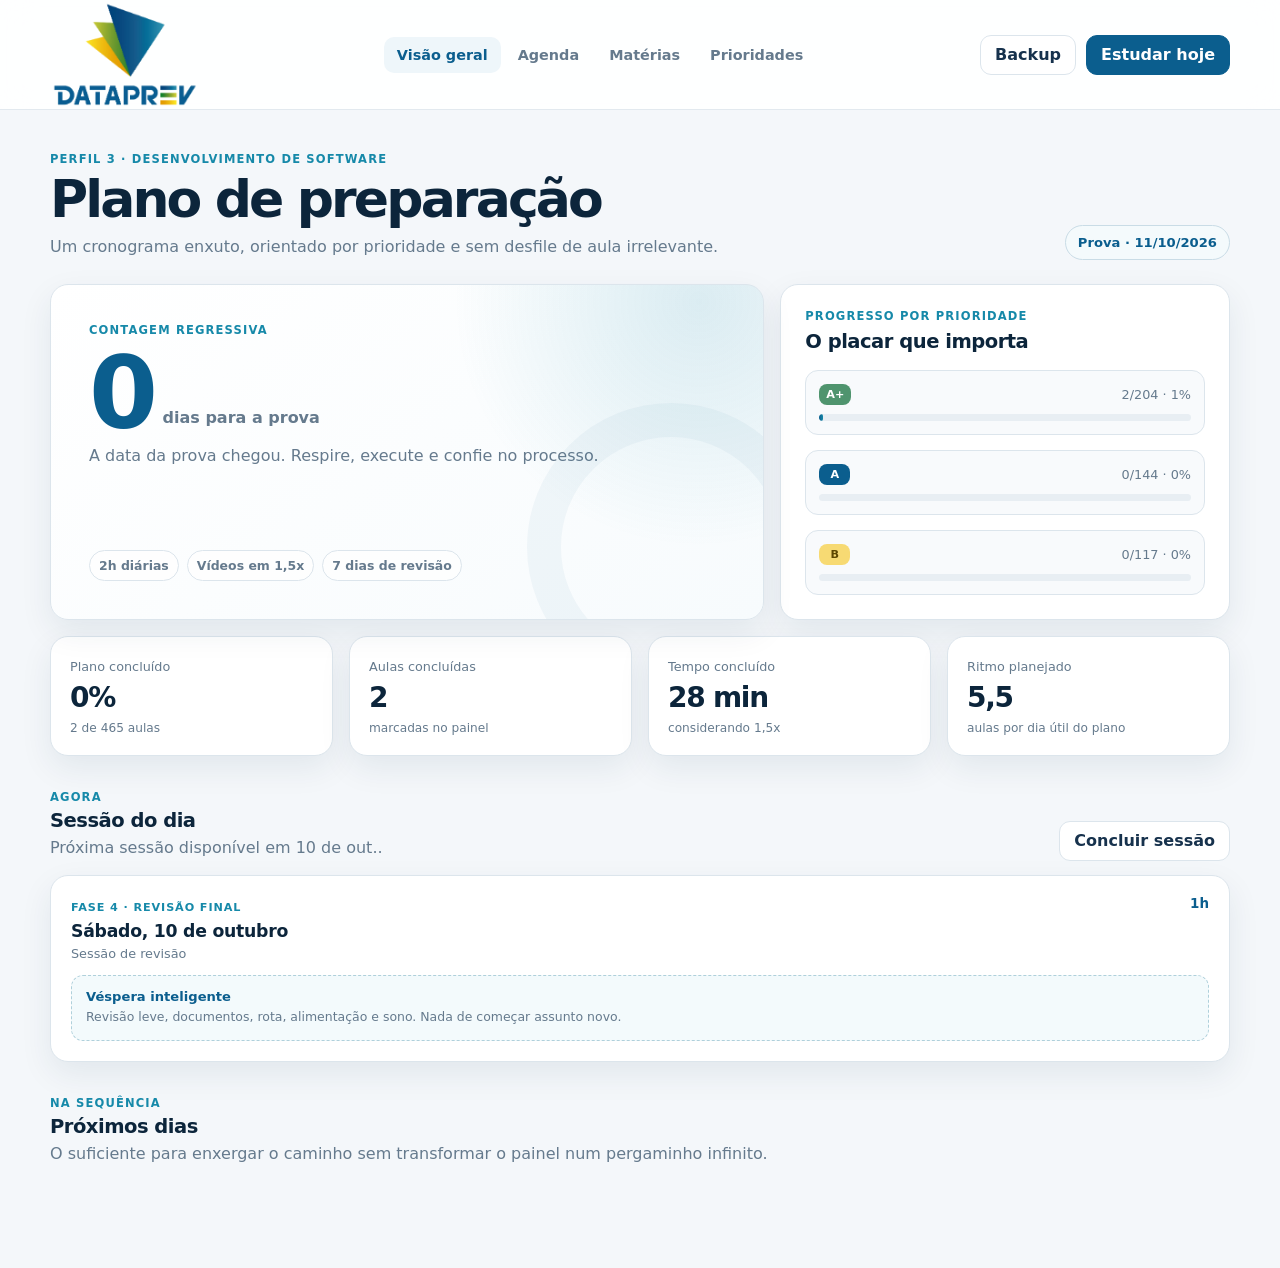
==== index.html @ ab111acc "Initial commit" ====
<!doctype html>
<html lang="pt-BR">
<head>
  <meta charset="utf-8">
  <meta name="viewport" content="width=device-width, initial-scale=1">
  <meta name="theme-color" content="#0b5e8e">
  <meta name="description" content="Agenda de estudos para o concurso DATAPREV 2026, perfil Desenvolvimento de Software.">
  <title>DATAPREV · Agenda de Estudos</title>
  <link rel="icon" type="image/png" href="assets/img/favicon.png">
  <link rel="stylesheet" href="assets/css/styles.css">
</head>
<body>
  <header class="site-header">
    <div class="header-inner">
      <button class="brand" type="button" data-view="dashboard" aria-label="Ir para visão geral">
        <img src="assets/img/dataprev-logo.png" alt="DATAPREV">
      </button>

      <nav class="main-nav" aria-label="Navegação principal">
        <button class="nav-link active" type="button" data-view="dashboard">Visão geral</button>
        <button class="nav-link" type="button" data-view="agenda">Agenda</button>
        <button class="nav-link" type="button" data-view="subjects">Matérias</button>
        <button class="nav-link" type="button" data-view="priorities">Prioridades</button>
      </nav>

      <div class="header-actions">
        <details class="backup-menu">
          <summary aria-label="Opções de backup">Backup</summary>
          <div class="backup-popover">
            <strong>Progresso</strong>
            <p>Salvo automaticamente neste navegador.</p>
            <button class="menu-action" id="exportBackup" type="button">Exportar arquivo</button>
            <label class="menu-action file-action">
              Importar arquivo
              <input id="importBackup" type="file" accept="application/json" hidden>
            </label>
          </div>
        </details>
        <button class="primary-button" id="focusToday" type="button">Estudar hoje</button>
      </div>
    </div>
  </header>

  <main class="page-shell">
    <section class="view active" id="view-dashboard">
      <div class="page-heading">
        <div>
          <span class="kicker">Perfil 3 · Desenvolvimento de Software</span>
          <h1>Plano de preparação</h1>
          <p>Um cronograma enxuto, orientado por prioridade e sem desfile de aula irrelevante.</p>
        </div>
        <span class="exam-chip">Prova · 11/10/2026</span>
      </div>

      <div class="hero-grid">
        <article class="hero-card card">
          <div>
            <span class="card-label">Contagem regressiva</span>
            <div class="countdown-line">
              <strong id="daysRemaining">--</strong>
              <span>dias para a prova</span>
            </div>
            <p id="countdownNote">Carregando o calendário…</p>
          </div>
          <div class="hero-meta">
            <span>2h diárias</span>
            <span>Vídeos em 1,5x</span>
            <span>7 dias de revisão</span>
          </div>
        </article>

        <article class="card progress-card">
          <div class="card-heading compact">
            <div>
              <span class="card-label">Progresso por prioridade</span>
              <h2>O placar que importa</h2>
            </div>
          </div>
          <div id="priorityProgress" class="priority-progress"></div>
        </article>
      </div>

      <div class="metric-grid">
        <article class="metric-card card">
          <span>Plano concluído</span>
          <strong id="overallPercent">0%</strong>
          <small id="overallFraction">0 de 0 aulas</small>
        </article>
        <article class="metric-card card">
          <span>Aulas concluídas</span>
          <strong id="completedCount">0</strong>
          <small>marcadas no painel</small>
        </article>
        <article class="metric-card card">
          <span>Tempo concluído</span>
          <strong id="completedHours">0h</strong>
          <small>considerando 1,5x</small>
        </article>
        <article class="metric-card card">
          <span>Ritmo planejado</span>
          <strong id="dailyPace">0</strong>
          <small>aulas por dia útil do plano</small>
        </article>
      </div>

      <div class="section-heading">
        <div>
          <span class="card-label">Agora</span>
          <h2>Sessão do dia</h2>
          <p id="todayHint">Carregando a missão de hoje…</p>
        </div>
        <button class="secondary-button" id="markToday" type="button">Concluir sessão</button>
      </div>
      <div id="todayCard"></div>

      <div class="section-heading">
        <div>
          <span class="card-label">Na sequência</span>
          <h2>Próximos dias</h2>
          <p>O suficiente para enxergar o caminho sem transformar o painel num pergaminho infinito.</p>
        </div>
      </div>
      <div class="agenda-stack" id="nextDays"></div>
    </section>

    <section class="view" id="view-agenda">
      <div class="page-heading">
        <div>
          <span class="kicker">Cronograma completo</span>
          <h1>Agenda</h1>
          <p>Cada aula distribuída por data, carga e prioridade.</p>
        </div>
      </div>

      <div class="filter-bar card">
        <label class="search-field">
          <span class="sr-only">Buscar</span>
          <input id="agendaSearch" type="search" placeholder="Buscar aula, matéria ou tópico">
        </label>
        <select id="monthFilter" aria-label="Filtrar por mês">
          <option value="all">Todos os meses</option>
          <option value="2026-07">Julho</option>
          <option value="2026-08">Agosto</option>
          <option value="2026-09">Setembro</option>
          <option value="2026-10">Outubro</option>
        </select>
        <select id="subjectFilter" aria-label="Filtrar por matéria">
          <option value="all">Todas as matérias</option>
        </select>
        <select id="statusFilter" aria-label="Filtrar por status">
          <option value="all">Todos os status</option>
          <option value="pending">Pendentes</option>
          <option value="done">Concluídas</option>
        </select>
      </div>

      <div class="agenda-stack" id="agendaList"></div>
    </section>

    <section class="view" id="view-subjects">
      <div class="page-heading">
        <div>
          <span class="kicker">Visão por disciplina</span>
          <h1>Matérias</h1>
          <p>Volume, tempo estimado e progresso de cada frente.</p>
        </div>
      </div>
      <div class="subject-grid" id="subjectsGrid"></div>
    </section>

    <section class="view" id="view-priorities">
      <div class="page-heading">
        <div>
          <span class="kicker">Estratégia</span>
          <h1>Prioridades</h1>
          <p>O conteúdo foi filtrado para maximizar pontos antes da prova.</p>
        </div>
      </div>

      <div class="priority-card-grid">
        <article class="card priority-explainer">
          <span class="priority-pill priority-aplus">A+</span>
          <h2>Núcleo decisivo</h2>
          <p>Arquitetura, Java e Spring, APIs, REST, microsserviços, requisitos, testes, métodos ágeis, Português e Inglês.</p>
        </article>
        <article class="card priority-explainer">
          <span class="priority-pill priority-a">A</span>
          <h2>Alta incidência</h2>
          <p>Banco de Dados, BI, segurança, legislação, DevOps, Git, containers, ISO 27001/27002 e protocolos seguros.</p>
        </article>
        <article class="card priority-explainer">
          <span class="priority-pill priority-b">B</span>
          <h2>Cobertura estratégica</h2>
          <p>Raciocínio Lógico, governança, ITIL, COBIT, BPMN, frontend, acessibilidade, IA e análise de dados.</p>
        </article>
      </div>

      <article class="card method-card">
        <span class="card-label">Método</span>
        <h2>Quatro fases, um único alvo</h2>
        <div class="method-grid">
          <div><strong>1</strong><span>A+ primeiro, para construir vantagem cedo.</span></div>
          <div><strong>2</strong><span>Conteúdos A, com Banco, BI, Segurança e legislação.</span></div>
          <div><strong>3</strong><span>Cobertura B sem sacrificar os assuntos mais valiosos.</span></div>
          <div><strong>4</strong><span>Sete dias finais sem aulas novas, só revisão e simulados.</span></div>
        </div>
      </article>

      <div class="section-heading">
        <div>
          <span class="card-label">Quando houver folga</span>
          <h2>Conteúdo opcional</h2>
          <p>Prioridade C. Só entra depois que o núcleo estiver firme.</p>
        </div>
      </div>
      <div class="optional-stack" id="optionalList"></div>
    </section>
  </main>

  <nav class="mobile-nav" aria-label="Navegação móvel">
    <button class="active" type="button" data-view="dashboard"><span>Hoje</span></button>
    <button type="button" data-view="agenda"><span>Agenda</span></button>
    <button type="button" data-view="subjects"><span>Matérias</span></button>
    <button type="button" data-view="priorities"><span>Prioridades</span></button>
  </nav>

  <div class="toast" id="toast" role="status" aria-live="polite"></div>

  <script src="assets/js/data.js"></script>
  <script src="assets/js/app.js"></script>
</body>
</html>
---- assets/css/styles.css ----
:root {
  --bg: #f4f7fa;
  --surface: #ffffff;
  --surface-soft: #f8fafc;
  --text: #17324d;
  --text-strong: #0c253b;
  --muted: #657a8d;
  --line: #dce5ec;
  --blue: #0b5e8e;
  --blue-dark: #084a70;
  --cyan: #1689a9;
  --green: #4f946e;
  --yellow: #e6b91f;
  --red: #c75061;
  --shadow: 0 12px 32px rgba(15, 54, 82, .08);
  --radius: 18px;
  --content: 1180px;
}

* { box-sizing: border-box; }

html { scroll-behavior: smooth; }

body {
  margin: 0;
  min-height: 100vh;
  color: var(--text);
  background: var(--bg);
  font-family: Inter, ui-sans-serif, system-ui, -apple-system, BlinkMacSystemFont, "Segoe UI", sans-serif;
  -webkit-font-smoothing: antialiased;
}

button, input, select { font: inherit; }
button, summary, label { -webkit-tap-highlight-color: transparent; }
button { cursor: pointer; }

.sr-only {
  position: absolute;
  width: 1px;
  height: 1px;
  padding: 0;
  margin: -1px;
  overflow: hidden;
  clip: rect(0, 0, 0, 0);
  white-space: nowrap;
  border: 0;
}

.site-header {
  position: sticky;
  top: 0;
  z-index: 50;
  border-bottom: 1px solid rgba(220, 229, 236, .82);
  background: rgba(255, 255, 255, .9);
  backdrop-filter: blur(16px);
}

.header-inner {
  width: min(calc(100% - 32px), var(--content));
  min-height: 76px;
  margin: 0 auto;
  display: grid;
  grid-template-columns: 170px 1fr auto;
  align-items: center;
  gap: 24px;
}

.brand {
  width: fit-content;
  padding: 0;
  border: 0;
  background: transparent;
}

.brand img {
  display: block;
  width: 150px;
  height: auto;
}

.main-nav {
  display: flex;
  justify-content: center;
  gap: 4px;
}

.nav-link {
  padding: 10px 13px;
  color: var(--muted);
  border: 0;
  border-radius: 10px;
  background: transparent;
  font-size: .9rem;
  font-weight: 600;
  transition: .18s ease;
}

.nav-link:hover,
.nav-link.active {
  color: var(--blue);
  background: #eef6fa;
}

.header-actions {
  display: flex;
  align-items: center;
  gap: 10px;
}

.primary-button,
.secondary-button,
.backup-menu > summary,
.menu-action {
  min-height: 40px;
  padding: 9px 14px;
  border-radius: 11px;
  font-weight: 700;
  transition: .18s ease;
}

.primary-button {
  color: #fff;
  border: 1px solid var(--blue);
  background: var(--blue);
}

.primary-button:hover { background: var(--blue-dark); }

.secondary-button,
.backup-menu > summary {
  color: var(--text);
  border: 1px solid var(--line);
  background: var(--surface);
}

.secondary-button:hover,
.backup-menu > summary:hover { border-color: #b8c9d6; }

.backup-menu {
  position: relative;
}

.backup-menu > summary {
  list-style: none;
  display: inline-flex;
  align-items: center;
  user-select: none;
  cursor: pointer;
}

.backup-menu > summary::-webkit-details-marker { display: none; }

.backup-popover {
  position: absolute;
  top: calc(100% + 10px);
  right: 0;
  width: 230px;
  padding: 16px;
  border: 1px solid var(--line);
  border-radius: 14px;
  background: var(--surface);
  box-shadow: var(--shadow);
}

.backup-popover strong { display: block; color: var(--text-strong); }
.backup-popover p {
  margin: 5px 0 13px;
  color: var(--muted);
  font-size: .8rem;
  line-height: 1.45;
}

.menu-action {
  width: 100%;
  min-height: 36px;
  margin-top: 7px;
  display: flex;
  align-items: center;
  justify-content: center;
  color: var(--blue);
  border: 1px solid #cae0ea;
  background: #f1f8fb;
  font-size: .82rem;
}

.file-action { cursor: pointer; }

.page-shell {
  width: min(calc(100% - 32px), var(--content));
  margin: 0 auto;
  padding: 42px 0 88px;
}

.view { display: none; }
.view.active { display: block; animation: enter .24s ease; }

@keyframes enter {
  from { opacity: 0; transform: translateY(4px); }
  to { opacity: 1; transform: translateY(0); }
}

.page-heading {
  display: flex;
  justify-content: space-between;
  align-items: flex-end;
  gap: 24px;
  margin-bottom: 24px;
}

.kicker,
.card-label {
  display: block;
  margin-bottom: 7px;
  color: var(--cyan);
  font-size: .72rem;
  font-weight: 800;
  letter-spacing: .1em;
  text-transform: uppercase;
}

h1, h2, h3, p { margin-top: 0; }

h1 {
  margin-bottom: 8px;
  color: var(--text-strong);
  font-size: clamp(2rem, 5vw, 3.25rem);
  line-height: 1.02;
  letter-spacing: -.055em;
}

h2 {
  margin-bottom: 6px;
  color: var(--text-strong);
  font-size: 1.22rem;
  letter-spacing: -.025em;
}

h3 {
  margin-bottom: 5px;
  color: var(--text-strong);
  font-size: 1rem;
  letter-spacing: -.015em;
}

.page-heading p,
.section-heading p,
.card-heading p {
  margin-bottom: 0;
  color: var(--muted);
  line-height: 1.6;
}

.exam-chip {
  flex: none;
  padding: 9px 12px;
  color: var(--blue);
  border: 1px solid #c9dce6;
  border-radius: 999px;
  background: #f4fafc;
  font-size: .82rem;
  font-weight: 700;
}

.card {
  border: 1px solid var(--line);
  border-radius: var(--radius);
  background: var(--surface);
  box-shadow: var(--shadow);
}

.hero-grid {
  display: grid;
  grid-template-columns: 1.35fr .85fr;
  gap: 16px;
  margin-bottom: 16px;
}

.hero-card {
  min-height: 258px;
  padding: clamp(24px, 4vw, 38px);
  display: flex;
  flex-direction: column;
  justify-content: space-between;
  overflow: hidden;
  position: relative;
  background:
    radial-gradient(circle at 91% 5%, rgba(22, 137, 169, .14), transparent 34%),
    linear-gradient(145deg, #ffffff, #f7fbfd);
}

.hero-card::after {
  content: "";
  position: absolute;
  right: -52px;
  bottom: -72px;
  width: 220px;
  height: 220px;
  border: 34px solid rgba(11, 94, 142, .045);
  border-radius: 50%;
}

.countdown-line {
  display: flex;
  align-items: flex-end;
  gap: 12px;
  margin: 18px 0 12px;
}

.countdown-line strong {
  color: var(--blue);
  font-size: clamp(4rem, 10vw, 6.2rem);
  line-height: .78;
  letter-spacing: -.075em;
}

.countdown-line span {
  padding-bottom: 5px;
  color: var(--muted);
  font-weight: 600;
}

.hero-card p {
  max-width: 540px;
  margin-bottom: 0;
  color: var(--muted);
  line-height: 1.5;
}

.hero-meta {
  display: flex;
  gap: 8px;
  flex-wrap: wrap;
  margin-top: 25px;
  position: relative;
  z-index: 1;
}

.hero-meta span {
  padding: 7px 9px;
  color: var(--muted);
  border: 1px solid var(--line);
  border-radius: 999px;
  background: rgba(255,255,255,.72);
  font-size: .78rem;
  font-weight: 600;
}

.progress-card { padding: 24px; }
.card-heading.compact { margin-bottom: 17px; }

.priority-progress { display: grid; gap: 15px; }

.priority-row {
  padding: 13px;
  border: 1px solid var(--line);
  border-radius: 13px;
  background: var(--surface-soft);
}

.priority-row-head {
  display: flex;
  justify-content: space-between;
  align-items: center;
  gap: 14px;
  margin-bottom: 9px;
  color: var(--muted);
  font-size: .8rem;
}

.progress-track {
  height: 7px;
  overflow: hidden;
  border-radius: 99px;
  background: #e8eef3;
}

.progress-fill {
  width: 0;
  height: 100%;
  border-radius: inherit;
  background: linear-gradient(90deg, var(--blue), var(--cyan));
  transition: width .3s ease;
}

.priority-pill {
  display: inline-flex;
  min-width: 31px;
  justify-content: center;
  padding: 5px 7px;
  border-radius: 8px;
  font-size: .7rem;
  font-weight: 800;
  line-height: 1;
}

.priority-aplus { color: #fff; background: var(--green); }
.priority-a { color: #fff; background: var(--blue); }
.priority-b { color: #5e4700; background: #f7da73; }
.priority-c { color: #5e4d00; background: #f5e7a9; }

.metric-grid {
  display: grid;
  grid-template-columns: repeat(4, minmax(0, 1fr));
  gap: 16px;
  margin-bottom: 34px;
}

.metric-card { padding: 19px; }
.metric-card > span { color: var(--muted); font-size: .8rem; }
.metric-card strong {
  display: block;
  margin: 6px 0 3px;
  color: var(--text-strong);
  font-size: 1.75rem;
  letter-spacing: -.045em;
}
.metric-card small { color: var(--muted); font-size: .76rem; }

.section-heading {
  margin: 34px 0 14px;
  display: flex;
  justify-content: space-between;
  align-items: flex-end;
  gap: 20px;
}

.section-heading h2 { margin-bottom: 3px; }
.section-heading .card-label { margin-bottom: 5px; }

.agenda-stack { display: grid; gap: 13px; }

.day-card { padding: 20px; }
.day-card.current { border-color: #9cc9d9; box-shadow: 0 0 0 3px rgba(22,137,169,.08), var(--shadow); }
.day-card.complete { border-color: #b8d7c4; }

.day-head {
  display: flex;
  justify-content: space-between;
  align-items: flex-start;
  gap: 18px;
  margin-bottom: 14px;
}

.phase-label {
  display: inline-flex;
  margin-bottom: 7px;
  color: var(--cyan);
  font-size: .7rem;
  font-weight: 800;
  letter-spacing: .08em;
  text-transform: uppercase;
}

.day-head h3 { font-size: 1.08rem; }
.day-head p { margin: 0; color: var(--muted); font-size: .8rem; }
.day-duration { flex: none; color: var(--blue); font-size: .84rem; font-weight: 800; }

.lesson-list { display: grid; gap: 8px; }

.lesson-row {
  display: grid;
  grid-template-columns: 22px minmax(0, 1fr) auto;
  align-items: center;
  gap: 11px;
  padding: 11px 12px;
  border: 1px solid var(--line);
  border-radius: 12px;
  background: var(--surface-soft);
  transition: .15s ease;
}

.lesson-row:hover { border-color: #bfd0db; }
.lesson-row.done { opacity: .58; }
.lesson-row.done .lesson-title { text-decoration: line-through; }

.lesson-check {
  appearance: none;
  width: 19px;
  height: 19px;
  margin: 0;
  display: grid;
  place-items: center;
  border: 1.5px solid #afc0cc;
  border-radius: 6px;
  background: #fff;
}

.lesson-check:checked { border-color: var(--green); background: var(--green); }
.lesson-check:checked::after { content: "✓"; color: #fff; font-size: .72rem; font-weight: 800; }

.lesson-title {
  display: block;
  margin-bottom: 4px;
  color: var(--text-strong);
  font-size: .87rem;
  font-weight: 700;
  line-height: 1.3;
}

.lesson-meta {
  display: flex;
  gap: 7px;
  flex-wrap: wrap;
  color: var(--muted);
  font-size: .72rem;
}

.review-box {
  margin-top: 9px;
  padding: 13px 14px;
  border: 1px dashed #afd0db;
  border-radius: 12px;
  background: #f3fafc;
}

.review-box strong { display: block; margin-bottom: 4px; color: var(--blue); font-size: .82rem; }
.review-box p { margin: 0; color: var(--muted); font-size: .78rem; line-height: 1.5; }

.filter-bar {
  display: grid;
  grid-template-columns: 1.5fr repeat(3, minmax(150px, .7fr));
  gap: 10px;
  margin-bottom: 16px;
  padding: 12px;
}

.filter-bar input,
.filter-bar select {
  width: 100%;
  min-height: 42px;
  padding: 9px 11px;
  color: var(--text);
  border: 1px solid var(--line);
  border-radius: 10px;
  outline: 0;
  background: #fff;
}

.filter-bar input:focus,
.filter-bar select:focus { border-color: #91bdce; box-shadow: 0 0 0 3px rgba(22,137,169,.08); }

.subject-grid {
  display: grid;
  grid-template-columns: repeat(3, minmax(0, 1fr));
  gap: 14px;
}

.subject-card {
  padding: 19px;
  cursor: pointer;
  transition: .18s ease;
}

.subject-card:hover { transform: translateY(-2px); border-color: #b7ccd8; }
.subject-card h2 { min-height: 48px; font-size: 1rem; }
.subject-meta {
  display: flex;
  justify-content: space-between;
  gap: 9px;
  margin: 13px 0 10px;
  color: var(--muted);
  font-size: .76rem;
}
.subject-footer {
  display: flex;
  justify-content: space-between;
  margin-top: 9px;
  color: var(--muted);
  font-size: .76rem;
}
.subject-footer strong { color: var(--text-strong); }

.priority-card-grid {
  display: grid;
  grid-template-columns: repeat(3, minmax(0,1fr));
  gap: 14px;
  margin-bottom: 16px;
}

.priority-explainer { padding: 22px; }
.priority-explainer h2 { margin-top: 15px; }
.priority-explainer p { margin-bottom: 0; color: var(--muted); line-height: 1.6; font-size: .88rem; }

.method-card { padding: 24px; }
.method-grid {
  display: grid;
  grid-template-columns: repeat(2, minmax(0, 1fr));
  gap: 10px;
  margin-top: 18px;
}
.method-grid > div {
  display: grid;
  grid-template-columns: 34px 1fr;
  align-items: center;
  gap: 10px;
  padding: 13px;
  border: 1px solid var(--line);
  border-radius: 12px;
  background: var(--surface-soft);
}
.method-grid strong {
  width: 30px;
  height: 30px;
  display: grid;
  place-items: center;
  color: #fff;
  border-radius: 9px;
  background: var(--blue);
}
.method-grid span { color: var(--muted); font-size: .8rem; line-height: 1.45; }

.optional-stack { display: grid; gap: 10px; }
.optional-item { padding: 15px; }
.optional-item summary { cursor: pointer; color: var(--text-strong); font-weight: 700; }
.optional-item .lesson-list { margin-top: 12px; }

.empty-state {
  padding: 38px;
  color: var(--muted);
  text-align: center;
}

.mobile-nav { display: none; }

.toast {
  position: fixed;
  right: 20px;
  bottom: 20px;
  z-index: 90;
  max-width: min(340px, calc(100% - 40px));
  padding: 12px 15px;
  color: #fff;
  border-radius: 12px;
  background: var(--text-strong);
  box-shadow: var(--shadow);
  opacity: 0;
  transform: translateY(14px);
  pointer-events: none;
  transition: .2s ease;
}
.toast.show { opacity: 1; transform: translateY(0); }

@media (max-width: 980px) {
  .header-inner { grid-template-columns: 150px 1fr auto; }
  .brand img { width: 132px; }
  .main-nav { display: none; }
  .hero-grid { grid-template-columns: 1fr; }
  .metric-grid { grid-template-columns: repeat(2, minmax(0, 1fr)); }
  .subject-grid { grid-template-columns: repeat(2, minmax(0, 1fr)); }
  .filter-bar { grid-template-columns: repeat(2, minmax(0, 1fr)); }
  .priority-card-grid { grid-template-columns: 1fr; }
  .mobile-nav {
    position: fixed;
    left: 12px;
    right: 12px;
    bottom: 12px;
    z-index: 70;
    display: grid;
    grid-template-columns: repeat(4, 1fr);
    padding: 7px;
    border: 1px solid var(--line);
    border-radius: 15px;
    background: rgba(255,255,255,.94);
    box-shadow: var(--shadow);
    backdrop-filter: blur(14px);
  }
  .mobile-nav button {
    min-height: 40px;
    padding: 6px 3px;
    color: var(--muted);
    border: 0;
    border-radius: 9px;
    background: transparent;
    font-size: .72rem;
    font-weight: 700;
  }
  .mobile-nav button.active { color: var(--blue); background: #edf6fa; }
}

@media (max-width: 660px) {
  .site-header { position: static; }
  .header-inner {
    width: min(calc(100% - 24px), var(--content));
    min-height: 68px;
    grid-template-columns: 1fr auto;
    gap: 12px;
  }
  .brand img { width: 124px; }
  .backup-menu { display: none; }
  .primary-button { min-height: 38px; padding: 8px 12px; font-size: .8rem; }
  .page-shell { width: min(calc(100% - 24px), var(--content)); padding-top: 28px; padding-bottom: 100px; }
  .page-heading { display: block; }
  .exam-chip { display: inline-flex; margin-top: 15px; }
  h1 { font-size: 2.25rem; }
  .hero-card { min-height: 242px; padding: 24px; }
  .countdown-line { display: block; }
  .countdown-line strong { display: block; font-size: 4.6rem; }
  .countdown-line span { display: block; margin-top: 8px; }
  .metric-grid, .subject-grid, .filter-bar, .method-grid { grid-template-columns: 1fr; }
  .section-heading { display: block; }
  .section-heading .secondary-button { margin-top: 13px; }
  .day-head { display: block; }
  .day-duration { display: inline-block; margin-top: 8px; }
  .lesson-row { grid-template-columns: 22px minmax(0, 1fr); }
  .lesson-row .priority-pill { grid-column: 2; justify-self: start; }
}
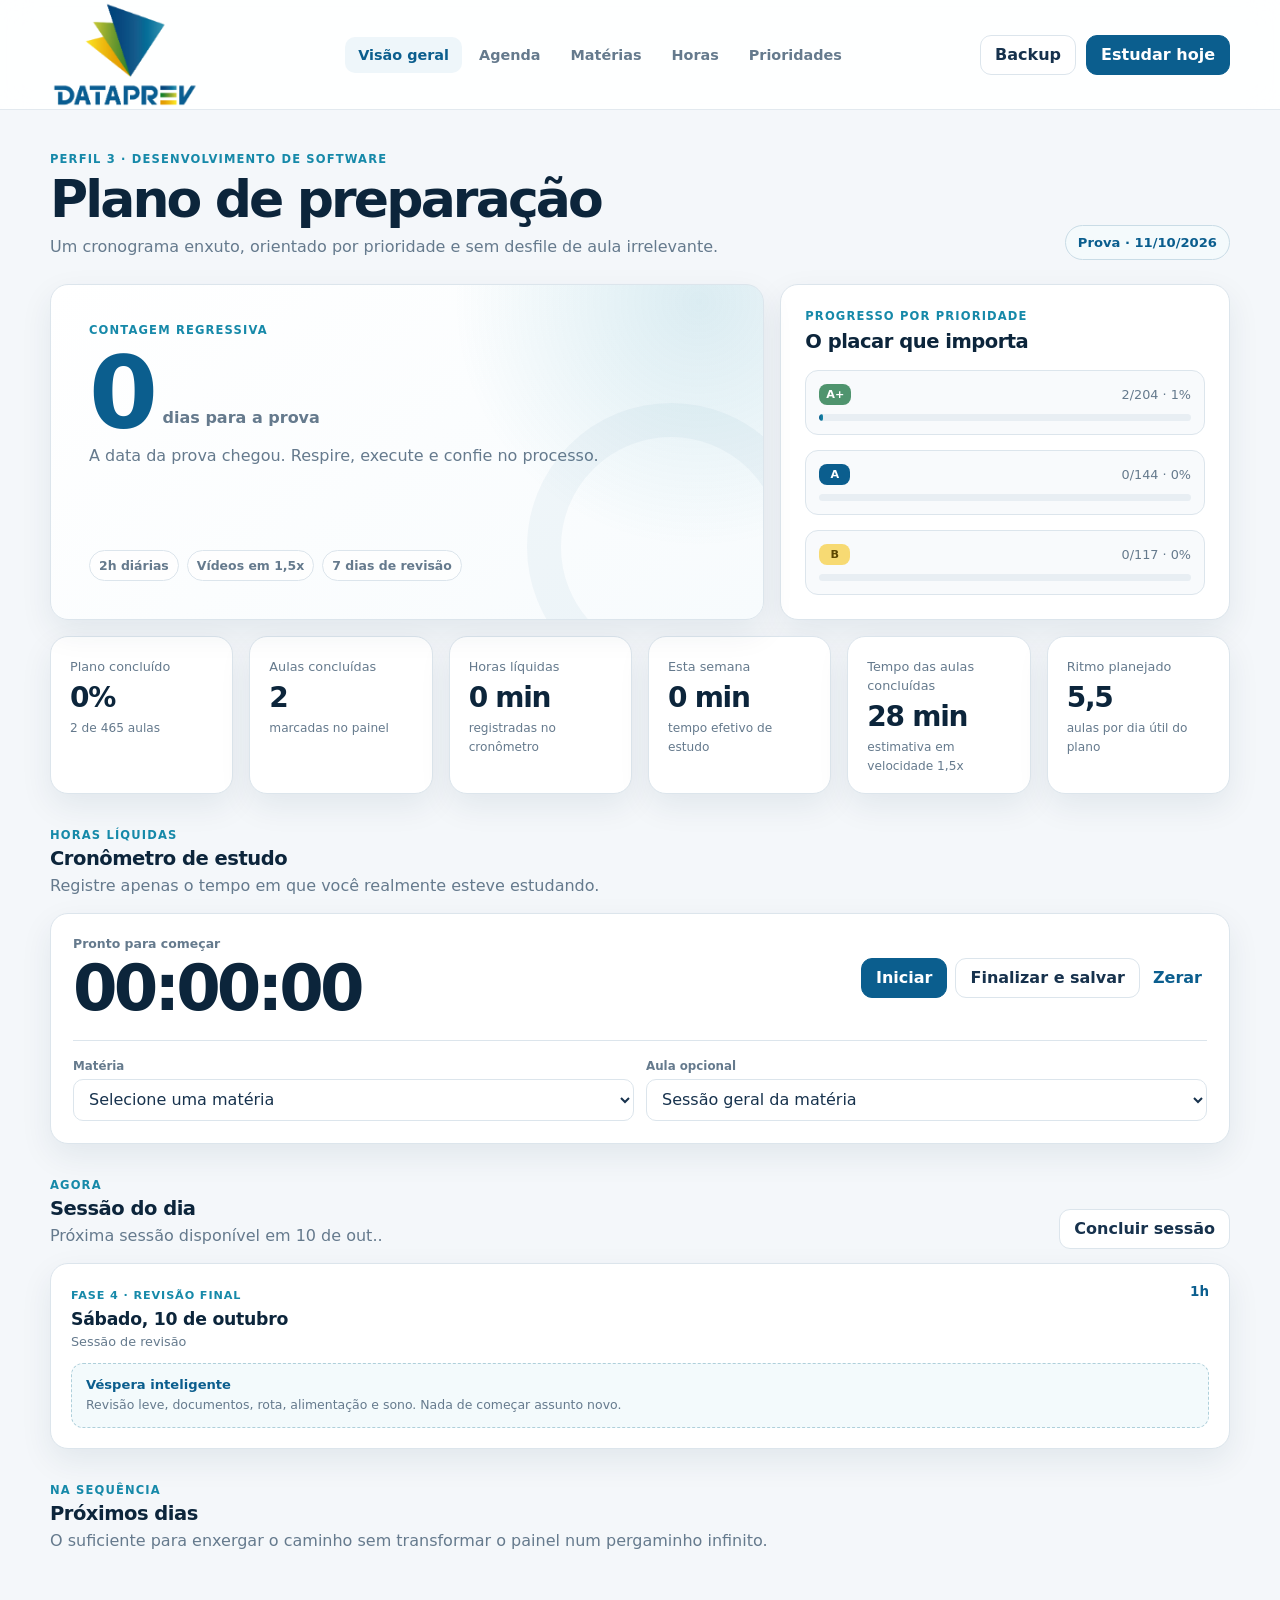
==== commit e24e635a: "feat: adiciona cronômetro de estudos, registro de horas líquidas e gráficos de consistência semanal" ====
--- a/index.html
+++ b/index.html
@@ -20,6 +20,7 @@
         <button class="nav-link active" type="button" data-view="dashboard">Visão geral</button>
         <button class="nav-link" type="button" data-view="agenda">Agenda</button>
         <button class="nav-link" type="button" data-view="subjects">Matérias</button>
+        <button class="nav-link" type="button" data-view="hours">Horas</button>
         <button class="nav-link" type="button" data-view="priorities">Prioridades</button>
       </nav>
 
@@ -92,9 +93,19 @@
           <small>marcadas no painel</small>
         </article>
         <article class="metric-card card">
-          <span>Tempo concluído</span>
+          <span>Horas líquidas</span>
+          <strong id="netStudyHours">0h</strong>
+          <small>registradas no cronômetro</small>
+        </article>
+        <article class="metric-card card">
+          <span>Esta semana</span>
+          <strong id="weeklyStudyHours">0h</strong>
+          <small>tempo efetivo de estudo</small>
+        </article>
+        <article class="metric-card card">
+          <span>Tempo das aulas concluídas</span>
           <strong id="completedHours">0h</strong>
-          <small>considerando 1,5x</small>
+          <small>estimativa em velocidade 1,5x</small>
         </article>
         <article class="metric-card card">
           <span>Ritmo planejado</span>
@@ -102,6 +113,40 @@
           <small>aulas por dia útil do plano</small>
         </article>
       </div>
+
+
+      <div class="section-heading timer-section-heading">
+        <div>
+          <span class="card-label">Horas líquidas</span>
+          <h2>Cronômetro de estudo</h2>
+          <p>Registre apenas o tempo em que você realmente esteve estudando.</p>
+        </div>
+      </div>
+      <article class="card timer-card">
+        <div class="timer-main">
+          <div>
+            <span class="timer-status" id="timerStatus">Pronto para começar</span>
+            <strong class="timer-display" id="timerDisplay">00:00:00</strong>
+          </div>
+          <div class="timer-actions">
+            <button class="primary-button" id="timerStartPause" type="button">Iniciar</button>
+            <button class="secondary-button" id="timerFinish" type="button">Finalizar e salvar</button>
+            <button class="text-button" id="timerReset" type="button">Zerar</button>
+          </div>
+        </div>
+        <div class="timer-fields">
+          <label>
+            <span>Matéria</span>
+            <select id="timerSubject"></select>
+          </label>
+          <label>
+            <span>Aula opcional</span>
+            <select id="timerLesson">
+              <option value="">Sessão geral da matéria</option>
+            </select>
+          </label>
+        </div>
+      </article>
 
       <div class="section-heading">
         <div>
@@ -168,6 +213,81 @@
       <div class="subject-grid" id="subjectsGrid"></div>
     </section>
 
+
+    <section class="view" id="view-hours">
+      <div class="page-heading">
+        <div>
+          <span class="kicker">Tempo efetivo</span>
+          <h1>Horas de estudo</h1>
+          <p>Acompanhe o tempo líquido registrado, sem contar pausas ou vídeo rodando no vazio.</p>
+        </div>
+      </div>
+
+      <div class="metric-grid hours-metrics">
+        <article class="metric-card card">
+          <span>Total estudado</span>
+          <strong id="hoursTotal">0h</strong>
+          <small>todas as sessões registradas</small>
+        </article>
+        <article class="metric-card card">
+          <span>Hoje</span>
+          <strong id="hoursToday">0h</strong>
+          <small>tempo líquido do dia</small>
+        </article>
+        <article class="metric-card card">
+          <span>Últimos 7 dias</span>
+          <strong id="hoursWeek">0h</strong>
+          <small>janela móvel semanal</small>
+        </article>
+        <article class="metric-card card">
+          <span>Média por sessão</span>
+          <strong id="hoursAverage">0 min</strong>
+          <small>ritmo médio registrado</small>
+        </article>
+      </div>
+
+      <div class="hours-layout">
+        <article class="card study-chart-card">
+          <div class="card-heading compact">
+            <div>
+              <span class="card-label">Últimos 7 dias</span>
+              <h2>Consistência semanal</h2>
+            </div>
+          </div>
+          <div class="study-bars" id="studyBars"></div>
+        </article>
+
+        <article class="card manual-card">
+          <span class="card-label">Registro manual</span>
+          <h2>Adicionar sessão</h2>
+          <form id="manualSessionForm" class="manual-form">
+            <label>
+              <span>Data</span>
+              <input type="date" id="manualDate" required>
+            </label>
+            <label>
+              <span>Matéria</span>
+              <select id="manualSubject" required></select>
+            </label>
+            <label>
+              <span>Minutos estudados</span>
+              <input type="number" id="manualMinutes" min="1" max="720" required placeholder="Ex.: 45">
+            </label>
+            <button class="primary-button" type="submit">Registrar tempo</button>
+          </form>
+        </article>
+      </div>
+
+      <div class="section-heading">
+        <div>
+          <span class="card-label">Histórico</span>
+          <h2>Sessões registradas</h2>
+          <p>Você pode excluir registros lançados por engano.</p>
+        </div>
+      </div>
+      <div class="session-list" id="sessionList"></div>
+    </section>
+
     <section class="view" id="view-priorities">
       <div class="page-heading">
         <div>
@@ -221,6 +341,7 @@
     <button class="active" type="button" data-view="dashboard"><span>Hoje</span></button>
     <button type="button" data-view="agenda"><span>Agenda</span></button>
     <button type="button" data-view="subjects"><span>Matérias</span></button>
+    <button type="button" data-view="hours"><span>Horas</span></button>
     <button type="button" data-view="priorities"><span>Prioridades</span></button>
   </nav>
 
--- a/assets/css/styles.css
+++ b/assets/css/styles.css
@@ -704,3 +704,350 @@
   .lesson-row { grid-template-columns: 22px minmax(0, 1fr); }
   .lesson-row .priority-pill { grid-column: 2; justify-self: start; }
 }
+
+
+/* Evolução v3: horas líquidas e agenda flexível */
+.metric-grid {
+  grid-template-columns: repeat(6, minmax(0, 1fr));
+}
+
+.timer-section-heading {
+  margin-top: 26px;
+}
+
+.timer-card {
+  padding: 22px;
+  margin-bottom: 8px;
+}
+
+.timer-main {
+  display: flex;
+  align-items: center;
+  justify-content: space-between;
+  gap: 24px;
+}
+
+.timer-status {
+  display: block;
+  margin-bottom: 5px;
+  color: var(--muted);
+  font-size: .78rem;
+  font-weight: 700;
+}
+
+.timer-display {
+  display: block;
+  color: var(--text-strong);
+  font-size: clamp(2.25rem, 6vw, 4rem);
+  line-height: 1;
+  letter-spacing: -.06em;
+  font-variant-numeric: tabular-nums;
+}
+
+.timer-actions {
+  display: flex;
+  align-items: center;
+  gap: 8px;
+  flex-wrap: wrap;
+  justify-content: flex-end;
+}
+
+.text-button,
+.icon-button,
+.lesson-action {
+  color: var(--blue);
+  border: 0;
+  background: transparent;
+  font-weight: 750;
+}
+
+.text-button {
+  padding: 9px 5px;
+}
+
+.timer-fields {
+  display: grid;
+  grid-template-columns: repeat(2, minmax(0, 1fr));
+  gap: 12px;
+  margin-top: 20px;
+  padding-top: 18px;
+  border-top: 1px solid var(--line);
+}
+
+.timer-fields label,
+.manual-form label {
+  display: grid;
+  gap: 6px;
+}
+
+.timer-fields label > span,
+.manual-form label > span {
+  color: var(--muted);
+  font-size: .74rem;
+  font-weight: 750;
+}
+
+.timer-fields select,
+.manual-form select,
+.manual-form input {
+  width: 100%;
+  min-height: 42px;
+  padding: 9px 11px;
+  color: var(--text);
+  border: 1px solid var(--line);
+  border-radius: 10px;
+  outline: 0;
+  background: #fff;
+}
+
+.lesson-row {
+  grid-template-columns: 22px minmax(0, 1fr) auto;
+}
+
+.lesson-check-wrap {
+  display: grid;
+  place-items: center;
+}
+
+.lesson-content {
+  min-width: 0;
+}
+
+.lesson-side {
+  display: flex;
+  align-items: flex-end;
+  gap: 6px;
+  flex-direction: column;
+}
+
+.lesson-action {
+  padding: 3px 0;
+  font-size: .69rem;
+  white-space: nowrap;
+}
+
+.lesson-action:hover {
+  text-decoration: underline;
+}
+
+.lesson-row.moved {
+  border-color: #8fc5d7;
+  background: #f1fafc;
+}
+
+.moved-label {
+  color: var(--cyan);
+  font-weight: 800;
+}
+
+.empty-day {
+  padding: 14px;
+  color: var(--muted);
+  border: 1px dashed var(--line);
+  border-radius: 11px;
+  text-align: center;
+  font-size: .8rem;
+}
+
+.hours-metrics {
+  grid-template-columns: repeat(4, minmax(0, 1fr));
+}
+
+.hours-layout {
+  display: grid;
+  grid-template-columns: minmax(0, 1.35fr) minmax(280px, .65fr);
+  gap: 16px;
+}
+
+.study-chart-card,
+.manual-card {
+  padding: 22px;
+}
+
+.study-bars {
+  height: 260px;
+  display: grid;
+  grid-template-columns: repeat(7, minmax(38px, 1fr));
+  align-items: end;
+  gap: 10px;
+  padding-top: 20px;
+}
+
+.study-bar-item {
+  height: 100%;
+  min-width: 0;
+  display: grid;
+  grid-template-rows: 28px minmax(0, 1fr) 22px;
+  gap: 7px;
+  align-items: end;
+  text-align: center;
+}
+
+.study-bar-value {
+  overflow: hidden;
+  color: var(--muted);
+  font-size: .68rem;
+  white-space: nowrap;
+  text-overflow: ellipsis;
+}
+
+.study-bar-track {
+  width: min(34px, 70%);
+  height: 100%;
+  margin: 0 auto;
+  display: flex;
+  align-items: flex-end;
+  overflow: hidden;
+  border-radius: 8px;
+  background: #edf2f5;
+}
+
+.study-bar-fill {
+  width: 100%;
+  min-height: 2px;
+  border-radius: 8px;
+  background: linear-gradient(180deg, var(--cyan), var(--blue));
+}
+
+.study-bar-item > span {
+  color: var(--muted);
+  font-size: .7rem;
+  font-weight: 750;
+}
+
+.manual-card h2 {
+  margin: 6px 0 17px;
+}
+
+.manual-form {
+  display: grid;
+  gap: 12px;
+}
+
+.manual-form .primary-button {
+  margin-top: 4px;
+}
+
+.session-list {
+  display: grid;
+  gap: 9px;
+}
+
+.session-item {
+  display: flex;
+  align-items: center;
+  justify-content: space-between;
+  gap: 18px;
+  padding: 15px 17px;
+}
+
+.session-item > div:first-child {
+  min-width: 0;
+}
+
+.session-item span {
+  display: block;
+  margin-top: 4px;
+  overflow: hidden;
+  color: var(--muted);
+  font-size: .76rem;
+  white-space: nowrap;
+  text-overflow: ellipsis;
+}
+
+.session-item-side {
+  flex: none;
+  display: flex;
+  align-items: center;
+  gap: 12px;
+}
+
+.session-item-side > strong {
+  color: var(--blue);
+}
+
+.icon-button {
+  font-size: .72rem;
+}
+
+.mobile-nav {
+  grid-template-columns: repeat(5, 1fr);
+}
+
+@media (max-width: 1180px) {
+  .metric-grid {
+    grid-template-columns: repeat(3, minmax(0, 1fr));
+  }
+}
+
+@media (max-width: 980px) {
+  .hours-layout {
+    grid-template-columns: 1fr;
+  }
+}
+
+@media (max-width: 660px) {
+  .metric-grid,
+  .hours-metrics {
+    grid-template-columns: repeat(2, minmax(0, 1fr));
+  }
+
+  .timer-main {
+    display: block;
+  }
+
+  .timer-actions {
+    justify-content: flex-start;
+    margin-top: 17px;
+  }
+
+  .timer-fields {
+    grid-template-columns: 1fr;
+  }
+
+  .lesson-row {
+    grid-template-columns: 22px minmax(0, 1fr);
+  }
+
+  .lesson-side {
+    grid-column: 2;
+    align-items: flex-start;
+    flex-direction: row;
+    flex-wrap: wrap;
+  }
+
+  .study-bars {
+    height: 220px;
+    gap: 5px;
+  }
+
+  .study-bar-track {
+    width: min(26px, 78%);
+  }
+
+  .session-item {
+    align-items: flex-start;
+  }
+
+  .session-item-side {
+    align-items: flex-end;
+    flex-direction: column;
+    gap: 5px;
+  }
+
+  .mobile-nav button {
+    font-size: .66rem;
+  }
+}
+
+@media (max-width: 430px) {
+  .metric-grid,
+  .hours-metrics {
+    grid-template-columns: 1fr;
+  }
+
+  .timer-actions .primary-button,
+  .timer-actions .secondary-button {
+    width: 100%;
+  }
+}
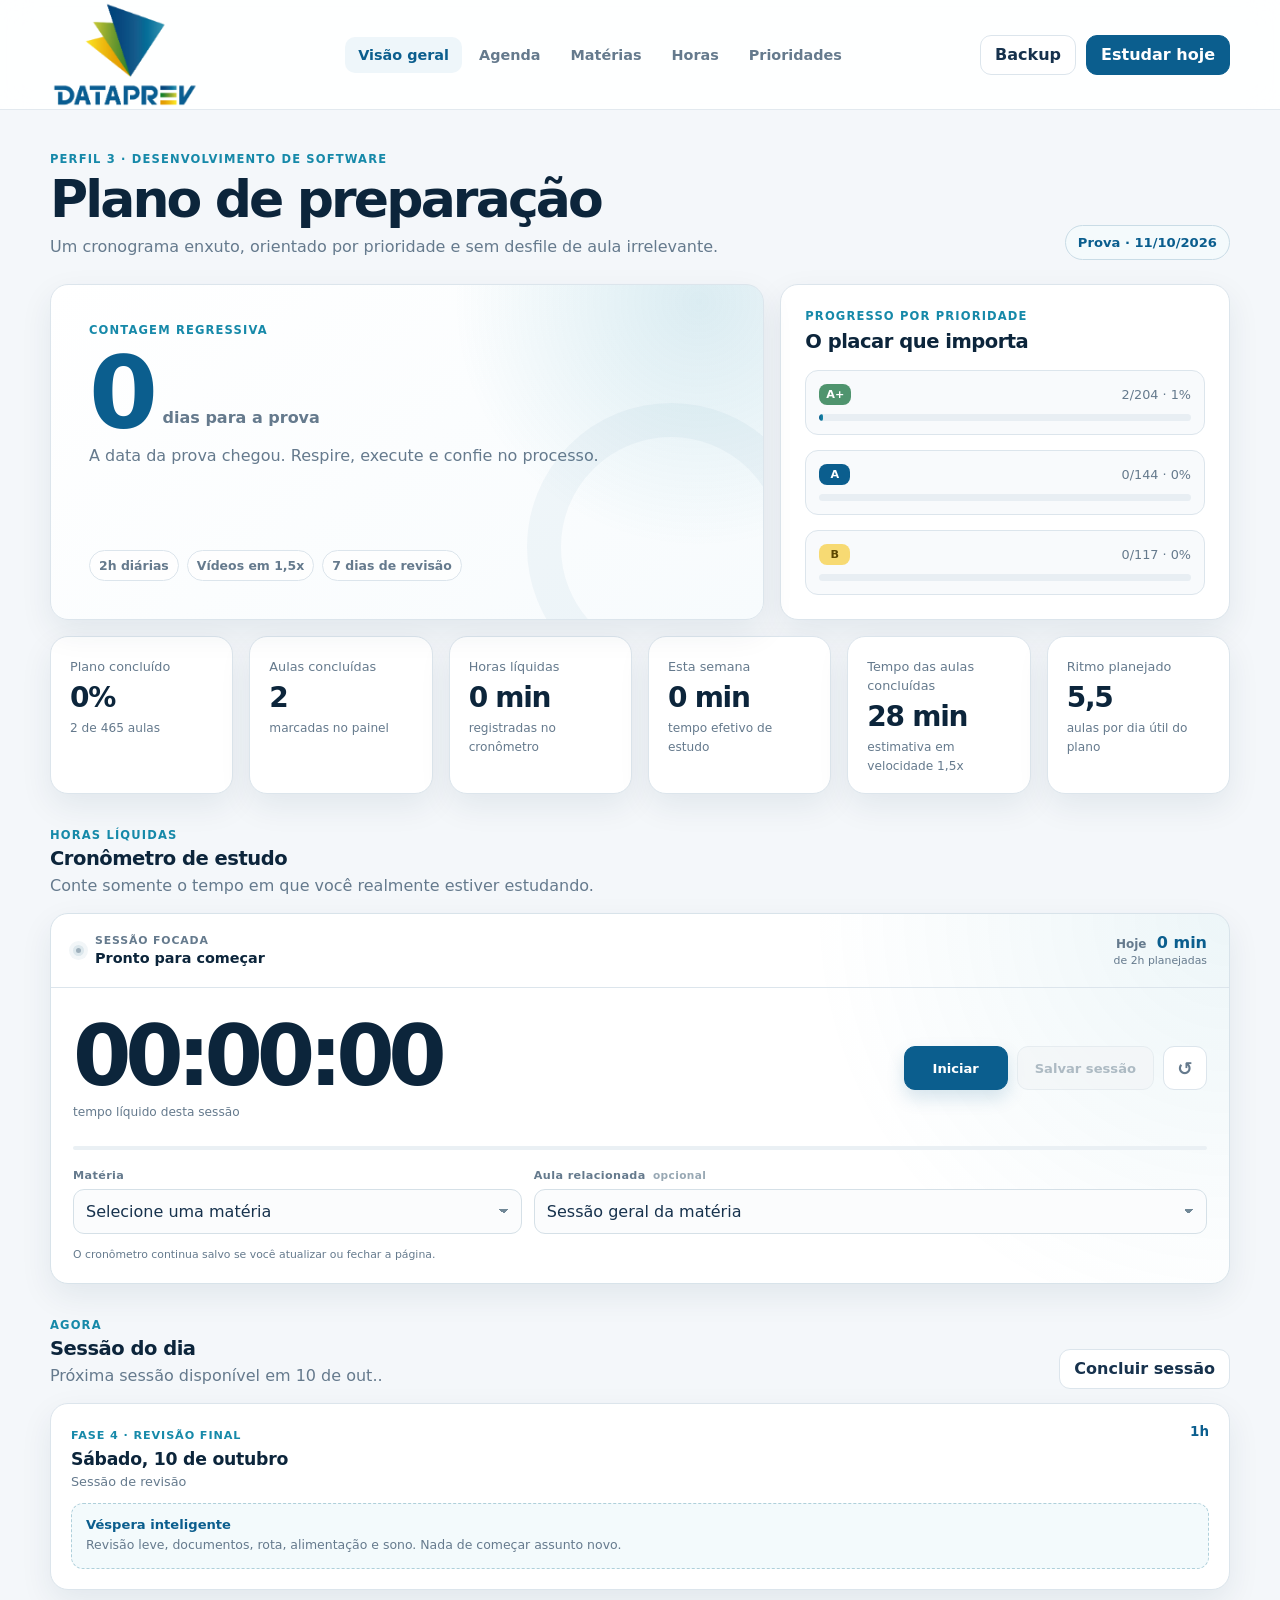
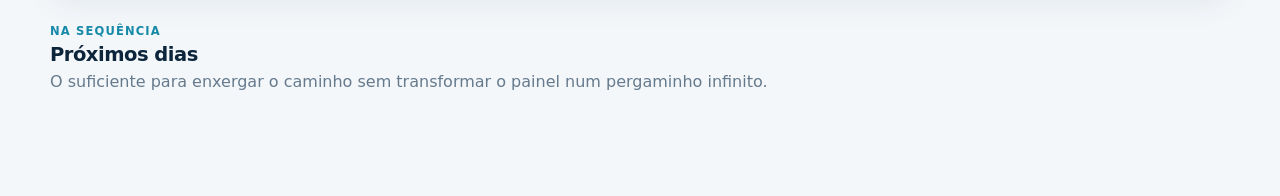
==== commit b7acdeec: "ui: refatora a interface do cronômetro, adiciona meta diária e melhora acessibilidade" ====
--- a/index.html
+++ b/index.html
@@ -3,11 +3,14 @@
 <head>
   <meta charset="utf-8">
   <meta name="viewport" content="width=device-width, initial-scale=1">
+  <meta http-equiv="Cache-Control" content="no-cache, no-store, must-revalidate">
+  <meta http-equiv="Pragma" content="no-cache">
+  <meta http-equiv="Expires" content="0">
   <meta name="theme-color" content="#0b5e8e">
   <meta name="description" content="Agenda de estudos para o concurso DATAPREV 2026, perfil Desenvolvimento de Software.">
   <title>DATAPREV · Agenda de Estudos</title>
   <link rel="icon" type="image/png" href="assets/img/favicon.png">
-  <link rel="stylesheet" href="assets/css/styles.css">
+  <link rel="stylesheet" href="assets/css/styles.css?v=4.0.0">
 </head>
 <body>
   <header class="site-header">
@@ -119,33 +122,67 @@
         <div>
           <span class="card-label">Horas líquidas</span>
           <h2>Cronômetro de estudo</h2>
-          <p>Registre apenas o tempo em que você realmente esteve estudando.</p>
-        </div>
-      </div>
-      <article class="card timer-card">
-        <div class="timer-main">
-          <div>
-            <span class="timer-status" id="timerStatus">Pronto para começar</span>
-            <strong class="timer-display" id="timerDisplay">00:00:00</strong>
-          </div>
-          <div class="timer-actions">
-            <button class="primary-button" id="timerStartPause" type="button">Iniciar</button>
-            <button class="secondary-button" id="timerFinish" type="button">Finalizar e salvar</button>
-            <button class="text-button" id="timerReset" type="button">Zerar</button>
-          </div>
-        </div>
-        <div class="timer-fields">
-          <label>
+          <p>Conte somente o tempo em que você realmente estiver estudando.</p>
+        </div>
+      </div>
+
+      <article class="card focus-timer" aria-labelledby="timerDisplay">
+        <div class="focus-timer__header">
+          <div class="timer-state">
+            <span class="timer-state__dot" id="timerPulse" aria-hidden="true"></span>
+            <div>
+              <span class="timer-state__label">Sessão focada</span>
+              <strong id="timerStatus">Pronto para começar</strong>
+            </div>
+          </div>
+
+          <div class="timer-daily-goal">
+            <span>Hoje</span>
+            <strong id="timerTodayTotal">0 min</strong>
+            <small>de 2h planejadas</small>
+          </div>
+        </div>
+
+        <div class="focus-timer__center">
+          <div class="timer-clock">
+            <strong id="timerDisplay">00:00:00</strong>
+            <span>tempo líquido desta sessão</span>
+          </div>
+
+          <div class="timer-controls" aria-label="Controles do cronômetro">
+            <button class="timer-button timer-button--primary" id="timerStartPause" type="button">
+              Iniciar
+            </button>
+            <button class="timer-button timer-button--save" id="timerFinish" type="button" disabled>
+              Salvar sessão
+            </button>
+            <button class="timer-button timer-button--reset" id="timerReset" type="button" aria-label="Zerar cronômetro" title="Zerar cronômetro">
+              ↺
+            </button>
+          </div>
+        </div>
+
+        <div class="timer-goal-track" aria-label="Progresso da meta diária">
+          <div id="timerTodayProgress"></div>
+        </div>
+
+        <div class="timer-selectors">
+          <label class="timer-field">
             <span>Matéria</span>
-            <select id="timerSubject"></select>
+            <select id="timerSubject" aria-label="Matéria da sessão"></select>
           </label>
-          <label>
-            <span>Aula opcional</span>
-            <select id="timerLesson">
+
+          <label class="timer-field">
+            <span>Aula relacionada <small>opcional</small></span>
+            <select id="timerLesson" aria-label="Aula relacionada">
               <option value="">Sessão geral da matéria</option>
             </select>
           </label>
         </div>
+
+        <p class="timer-helper">
+          O cronômetro continua salvo se você atualizar ou fechar a página.
+        </p>
       </article>
 
       <div class="section-heading">
@@ -347,7 +384,7 @@
 
   <div class="toast" id="toast" role="status" aria-live="polite"></div>
 
-  <script src="assets/js/data.js"></script>
-  <script src="assets/js/app.js"></script>
+  <script src="assets/js/data.js?v=4.0.0"></script>
+  <script src="assets/js/app.js?v=4.0.0"></script>
 </body>
 </html>
--- a/assets/css/styles.css
+++ b/assets/css/styles.css
@@ -1051,3 +1051,324 @@
     width: 100%;
   }
 }
+
+
+/* Cronômetro v4 --------------------------------------------------------- */
+.focus-timer {
+  position: relative;
+  overflow: hidden;
+  padding: 0;
+  margin-bottom: 10px;
+  border-color: #d8e3ea;
+  background:
+    radial-gradient(circle at 100% 0%, rgba(22, 137, 169, .08), transparent 34%),
+    var(--surface);
+}
+
+.focus-timer__header {
+  min-height: 74px;
+  display: flex;
+  align-items: center;
+  justify-content: space-between;
+  gap: 24px;
+  padding: 18px 22px;
+  border-bottom: 1px solid var(--line);
+}
+
+.timer-state {
+  display: flex;
+  align-items: center;
+  gap: 11px;
+}
+
+.timer-state__dot {
+  width: 11px;
+  height: 11px;
+  flex: none;
+  border: 3px solid #dce7ec;
+  border-radius: 50%;
+  background: #9dafbb;
+  box-shadow: 0 0 0 4px #f2f6f8;
+  transition: .2s ease;
+}
+
+.timer-state__dot.running {
+  border-color: #bde5d0;
+  background: var(--green);
+  box-shadow: 0 0 0 5px rgba(79, 148, 110, .12);
+  animation: timerPulse 1.7s ease-in-out infinite;
+}
+
+@keyframes timerPulse {
+  0%, 100% { transform: scale(1); }
+  50% { transform: scale(1.16); }
+}
+
+.timer-state__label {
+  display: block;
+  margin-bottom: 3px;
+  color: var(--muted);
+  font-size: .68rem;
+  font-weight: 800;
+  letter-spacing: .08em;
+  text-transform: uppercase;
+}
+
+.timer-state strong {
+  display: block;
+  color: var(--text-strong);
+  font-size: .9rem;
+}
+
+.timer-daily-goal {
+  display: grid;
+  grid-template-columns: auto auto;
+  column-gap: 8px;
+  align-items: baseline;
+  justify-items: end;
+  text-align: right;
+}
+
+.timer-daily-goal > span {
+  color: var(--muted);
+  font-size: .75rem;
+  font-weight: 700;
+}
+
+.timer-daily-goal > strong {
+  color: var(--blue);
+  font-size: 1rem;
+}
+
+.timer-daily-goal > small {
+  grid-column: 1 / -1;
+  margin-top: 2px;
+  color: var(--muted);
+  font-size: .68rem;
+}
+
+.focus-timer__center {
+  min-height: 158px;
+  display: flex;
+  align-items: center;
+  justify-content: space-between;
+  gap: 30px;
+  padding: 27px 22px 24px;
+}
+
+.timer-clock strong {
+  display: block;
+  color: var(--text-strong);
+  font-size: clamp(3.1rem, 7vw, 5.25rem);
+  line-height: .92;
+  letter-spacing: -.075em;
+  font-variant-numeric: tabular-nums;
+}
+
+.timer-clock span {
+  display: block;
+  margin-top: 10px;
+  color: var(--muted);
+  font-size: .76rem;
+}
+
+.timer-controls {
+  display: flex;
+  align-items: center;
+  justify-content: flex-end;
+  gap: 9px;
+  flex-wrap: wrap;
+}
+
+.timer-button {
+  min-height: 44px;
+  padding: 10px 17px;
+  border-radius: 11px;
+  font-size: .82rem;
+  font-weight: 800;
+  transition: transform .16s ease, border-color .16s ease, background .16s ease, opacity .16s ease;
+}
+
+.timer-button:hover:not(:disabled) {
+  transform: translateY(-1px);
+}
+
+.timer-button--primary {
+  min-width: 104px;
+  color: #fff;
+  border: 1px solid var(--blue);
+  background: var(--blue);
+  box-shadow: 0 8px 18px rgba(11, 94, 142, .16);
+}
+
+.timer-button--primary:hover:not(:disabled) {
+  background: var(--blue-dark);
+}
+
+.timer-button--save {
+  color: var(--blue);
+  border: 1px solid #bad3df;
+  background: #f2f8fb;
+}
+
+.timer-button--save:hover:not(:disabled) {
+  border-color: var(--cyan);
+  background: #eaf5f9;
+}
+
+.timer-button--reset {
+  width: 44px;
+  padding: 0;
+  color: var(--muted);
+  border: 1px solid var(--line);
+  background: var(--surface);
+  font-size: 1.15rem;
+}
+
+.timer-button:disabled {
+  color: #99a9b4;
+  border-color: #e2e9ed;
+  background: #f3f6f8;
+  box-shadow: none;
+  cursor: not-allowed;
+  opacity: .78;
+}
+
+.timer-goal-track {
+  height: 4px;
+  margin: 0 22px;
+  overflow: hidden;
+  border-radius: 999px;
+  background: #eaf0f4;
+}
+
+.timer-goal-track > div {
+  width: 0;
+  height: 100%;
+  border-radius: inherit;
+  background: linear-gradient(90deg, var(--cyan), var(--green));
+  transition: width .3s ease;
+}
+
+.timer-selectors {
+  display: grid;
+  grid-template-columns: minmax(220px, .8fr) minmax(300px, 1.2fr);
+  gap: 12px;
+  padding: 19px 22px 0;
+}
+
+.timer-field {
+  display: grid;
+  gap: 7px;
+}
+
+.timer-field > span {
+  color: var(--muted);
+  font-size: .7rem;
+  font-weight: 800;
+  letter-spacing: .035em;
+}
+
+.timer-field > span small {
+  margin-left: 3px;
+  color: #98a8b4;
+  font-size: .66rem;
+  font-weight: 600;
+}
+
+.timer-field select {
+  width: 100%;
+  min-height: 45px;
+  padding: 10px 39px 10px 12px;
+  color: var(--text);
+  border: 1px solid #d5e0e7;
+  border-radius: 11px;
+  outline: 0;
+  background-color: #fbfcfd;
+  background-image:
+    linear-gradient(45deg, transparent 50%, #718897 50%),
+    linear-gradient(135deg, #718897 50%, transparent 50%);
+  background-position:
+    calc(100% - 17px) 19px,
+    calc(100% - 12px) 19px;
+  background-size: 5px 5px, 5px 5px;
+  background-repeat: no-repeat;
+  appearance: none;
+  transition: border-color .16s ease, box-shadow .16s ease, background-color .16s ease;
+}
+
+.timer-field select:hover {
+  border-color: #b9cbd6;
+  background-color: #fff;
+}
+
+.timer-field select:focus {
+  border-color: var(--cyan);
+  background-color: #fff;
+  box-shadow: 0 0 0 3px rgba(22, 137, 169, .11);
+}
+
+.timer-helper {
+  margin: 13px 22px 20px;
+  color: var(--muted);
+  font-size: .68rem;
+  line-height: 1.5;
+}
+
+@media (max-width: 760px) {
+  .focus-timer__header {
+    align-items: flex-start;
+  }
+
+  .focus-timer__center {
+    display: block;
+    text-align: center;
+  }
+
+  .timer-controls {
+    justify-content: center;
+    margin-top: 23px;
+  }
+
+  .timer-selectors {
+    grid-template-columns: 1fr;
+  }
+}
+
+@media (max-width: 480px) {
+  .focus-timer__header {
+    display: block;
+  }
+
+  .timer-daily-goal {
+    margin-top: 15px;
+    justify-content: start;
+    justify-items: start;
+    text-align: left;
+  }
+
+  .timer-clock strong {
+    font-size: 3.65rem;
+  }
+
+  .timer-controls {
+    display: grid;
+    grid-template-columns: 1fr 1fr 44px;
+  }
+
+  .timer-button {
+    padding-inline: 10px;
+  }
+
+  .timer-selectors {
+    padding-inline: 16px;
+  }
+
+  .timer-goal-track {
+    margin-inline: 16px;
+  }
+
+  .timer-helper {
+    margin-inline: 16px;
+  }
+}
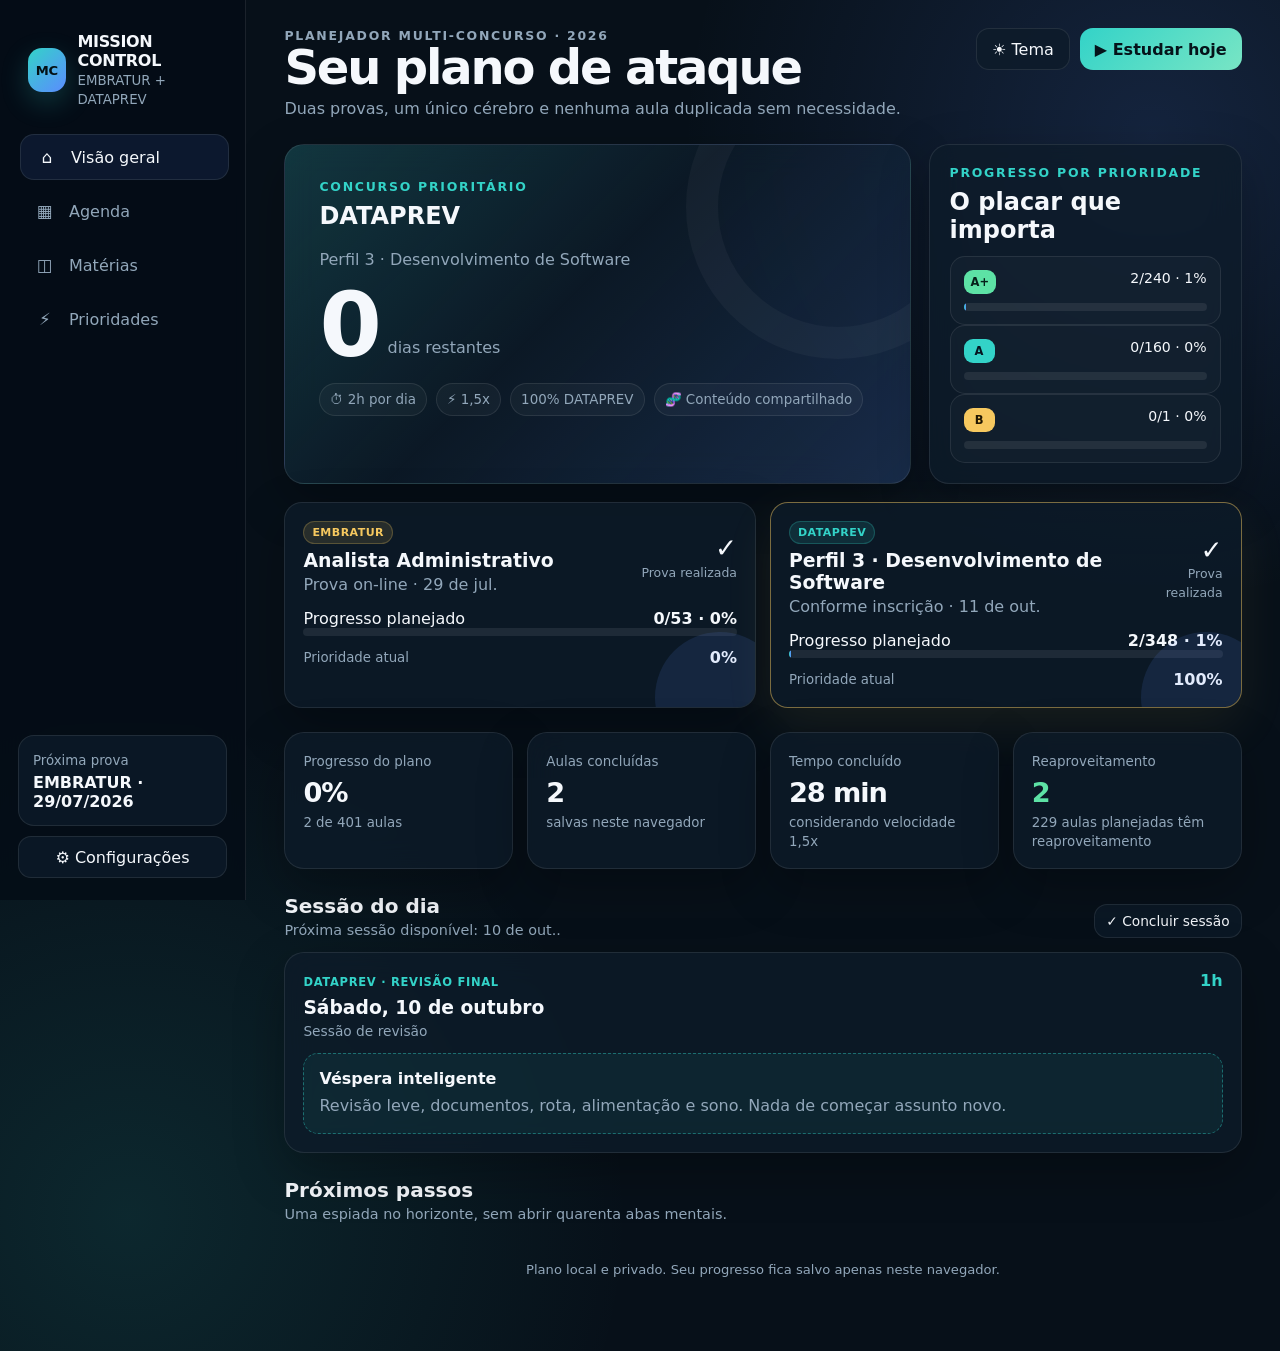
==== commit 290f5228: "feat: adiciona nova função de concursos (EMBRATUR e DATAPREV)" ====
--- a/index.html
+++ b/index.html
@@ -1,390 +1,337 @@
-<!doctype html>
+<!DOCTYPE html>
 <html lang="pt-BR">
 <head>
-  <meta charset="utf-8">
-  <meta name="viewport" content="width=device-width, initial-scale=1">
-  <meta http-equiv="Cache-Control" content="no-cache, no-store, must-revalidate">
-  <meta http-equiv="Pragma" content="no-cache">
-  <meta http-equiv="Expires" content="0">
-  <meta name="theme-color" content="#0b5e8e">
-  <meta name="description" content="Agenda de estudos para o concurso DATAPREV 2026, perfil Desenvolvimento de Software.">
-  <title>DATAPREV · Agenda de Estudos</title>
-  <link rel="icon" type="image/png" href="assets/img/favicon.png">
-  <link rel="stylesheet" href="assets/css/styles.css?v=4.0.0">
+  <meta charset="UTF-8" />
+  <meta name="viewport" content="width=device-width, initial-scale=1.0" />
+  <meta
+    name="description"
+    content="Agenda integrada de preparação para os concursos EMBRATUR e DATAPREV 2026."
+  />
+  <meta name="theme-color" content="#071019" />
+  <title>Mission Control · EMBRATUR + DATAPREV</title>
+  <link rel="stylesheet" href="assets/css/styles.css" />
+  <script src="assets/js/data.js" defer></script>
+  <script src="assets/js/app.js" defer></script>
 </head>
 <body>
-  <header class="site-header">
-    <div class="header-inner">
-      <button class="brand" type="button" data-view="dashboard" aria-label="Ir para visão geral">
-        <img src="assets/img/dataprev-logo.png" alt="DATAPREV">
-      </button>
-
-      <nav class="main-nav" aria-label="Navegação principal">
-        <button class="nav-link active" type="button" data-view="dashboard">Visão geral</button>
-        <button class="nav-link" type="button" data-view="agenda">Agenda</button>
-        <button class="nav-link" type="button" data-view="subjects">Matérias</button>
-        <button class="nav-link" type="button" data-view="hours">Horas</button>
-        <button class="nav-link" type="button" data-view="priorities">Prioridades</button>
+  <div class="app-shell">
+    <aside class="sidebar">
+      <div class="brand">
+        <div class="brand-mark">MC</div>
+        <div>
+          <strong>MISSION CONTROL</strong>
+          <small>EMBRATUR + DATAPREV</small>
+        </div>
+      </div>
+
+      <nav class="nav">
+        <button class="nav-button active" data-view="dashboard">
+          <span class="nav-icon">⌂</span> Visão geral
+        </button>
+        <button class="nav-button" data-view="agenda">
+          <span class="nav-icon">▦</span> Agenda
+        </button>
+        <button class="nav-button" data-view="subjects">
+          <span class="nav-icon">◫</span> Matérias
+        </button>
+        <button class="nav-button" data-view="priorities">
+          <span class="nav-icon">⚡</span> Prioridades
+        </button>
       </nav>
 
-      <div class="header-actions">
-        <details class="backup-menu">
-          <summary aria-label="Opções de backup">Backup</summary>
-          <div class="backup-popover">
-            <strong>Progresso</strong>
-            <p>Salvo automaticamente neste navegador.</p>
-            <button class="menu-action" id="exportBackup" type="button">Exportar arquivo</button>
-            <label class="menu-action file-action">
-              Importar arquivo
-              <input id="importBackup" type="file" accept="application/json" hidden>
-            </label>
+      <div class="sidebar-bottom">
+        <div class="exam-mini">
+          <small>Próxima prova</small>
+          <strong>EMBRATUR · 29/07/2026</strong>
+        </div>
+        <button class="button" id="openSettings">⚙ Configurações</button>
+      </div>
+    </aside>
+
+    <main class="main">
+      <header class="topbar">
+        <div>
+          <p class="eyebrow">Planejador multi-concurso · 2026</p>
+          <h1 id="viewTitle">Seu plano de ataque</h1>
+          <p id="viewSubtitle">
+            Duas provas, um único cérebro e nenhuma aula duplicada sem necessidade.
+          </p>
+        </div>
+        <div class="top-actions">
+          <button class="button" id="themeToggle">☀ Tema</button>
+          <button class="button primary" id="focusToday">▶ Estudar hoje</button>
+        </div>
+      </header>
+
+      <section class="view active" id="view-dashboard">
+        <div class="hero-grid">
+          <article class="card hero-card">
+            <p class="eyebrow">Concurso prioritário</p>
+            <h2 id="primaryExamName">EMBRATUR</h2>
+            <p id="primaryExamRole" style="color:var(--muted)">Analista Administrativo</p>
+
+            <div class="countdown">
+              <strong id="daysRemaining">--</strong>
+              <span>dias restantes</span>
+            </div>
+
+            <div class="hero-meta">
+              <span class="pill">⏱ 2h por dia</span>
+              <span class="pill">⚡ 1,5x</span>
+              <span class="pill" id="heroPriority">70% EMBRATUR · 30% DATAPREV</span>
+              <span class="pill">🧬 Conteúdo compartilhado</span>
+            </div>
+          </article>
+
+          <article class="card priority-stack">
+            <div>
+              <p class="eyebrow">Progresso por prioridade</p>
+              <h2 style="margin-bottom:0">O placar que importa</h2>
+            </div>
+            <div id="priorityProgress"></div>
+          </article>
+        </div>
+
+        <div class="contest-grid" id="contestCards"></div>
+
+        <div class="stats-grid">
+          <article class="card stat-card">
+            <span>Progresso do plano</span>
+            <strong id="overallPercent">0%</strong>
+            <small id="overallFraction">0 de 0 aulas</small>
+          </article>
+          <article class="card stat-card">
+            <span>Aulas concluídas</span>
+            <strong id="completedCount">0</strong>
+            <small>salvas neste navegador</small>
+          </article>
+          <article class="card stat-card">
+            <span>Tempo concluído</span>
+            <strong id="completedHours">0h</strong>
+            <small>considerando velocidade 1,5x</small>
+          </article>
+          <article class="card stat-card">
+            <span>Reaproveitamento</span>
+            <strong class="metric-accent" id="sharedProgress">0</strong>
+            <small id="sharedCaption">aulas úteis para as duas provas</small>
+          </article>
+        </div>
+
+        <div class="section-header">
+          <div>
+            <h2>Sessão do dia</h2>
+            <p id="todayHint">Carregando a missão de hoje…</p>
           </div>
-        </details>
-        <button class="primary-button" id="focusToday" type="button">Estudar hoje</button>
+          <button class="button small" id="markToday">✓ Concluir sessão</button>
+        </div>
+        <div id="todayCard"></div>
+
+        <div class="section-header">
+          <div>
+            <h2>Próximos passos</h2>
+            <p>Uma espiada no horizonte, sem abrir quarenta abas mentais.</p>
+          </div>
+        </div>
+        <div class="agenda-list" id="nextDays"></div>
+      </section>
+
+      <section class="view" id="view-agenda">
+        <div class="filters">
+          <input
+            class="field"
+            id="agendaSearch"
+            type="search"
+            placeholder="Buscar aula, matéria ou tópico…"
+          />
+          <select class="field" id="monthFilter">
+            <option value="all">Todos os meses</option>
+          </select>
+          <select class="field" id="contestFilter">
+            <option value="all">Todos os concursos</option>
+            <option value="EMBRATUR">EMBRATUR</option>
+            <option value="DATAPREV">DATAPREV</option>
+          </select>
+          <select class="field" id="subjectFilter">
+            <option value="all">Todas as matérias</option>
+          </select>
+          <select class="field" id="statusFilter">
+            <option value="all">Todos os status</option>
+            <option value="pending">Pendentes</option>
+            <option value="done">Concluídas</option>
+          </select>
+        </div>
+        <p class="filter-note">
+          Até 29/07, o cronograma prioriza a EMBRATUR. Depois da prova, o foco migra automaticamente
+          para a DATAPREV.
+        </p>
+        <div class="agenda-list" id="agendaList"></div>
+      </section>
+
+      <section class="view" id="view-subjects">
+        <div class="section-header">
+          <div>
+            <h2>Mapa das matérias</h2>
+            <p>Horas, volume, origem e progresso de cada frente.</p>
+          </div>
+          <select class="field inline-select" id="subjectContestFilter">
+            <option value="all">Todos os concursos</option>
+            <option value="EMBRATUR">EMBRATUR</option>
+            <option value="DATAPREV">DATAPREV</option>
+          </select>
+        </div>
+        <div class="subjects-grid" id="subjectsGrid"></div>
+      </section>
+
+      <section class="view" id="view-priorities">
+        <div class="priority-grid">
+          <article class="card priority-card">
+            <h3>
+              <span class="priority-badge priority-Aplus">A+</span>
+              Sprint EMBRATUR
+            </h3>
+            <p>
+              Normativos da Agência, Administração, Planejamento, estruturas organizacionais,
+              comportamento, ESG e gestão de pessoas.
+            </p>
+          </article>
+
+          <article class="card priority-card">
+            <h3>
+              <span class="priority-badge priority-A">A</span>
+              Ponte entre editais
+            </h3>
+            <p>
+              Português, LGPD, LAI, dados, BI, IA e transformação digital. Aqui uma hora trabalha
+              em dois empregos.
+            </p>
+          </article>
+
+          <article class="card priority-card">
+            <h3>
+              <span class="priority-badge priority-B">B</span>
+              Reserva estratégica
+            </h3>
+            <p>
+              Conteúdo útil, mas sem espaço no sprint de doze dias. Continua disponível para folgas,
+              revisões ou retomada posterior.
+            </p>
+          </article>
+        </div>
+
+        <article class="card method-card">
+          <p class="eyebrow">Como o cronograma foi recalculado</p>
+          <h2>Urgência primeiro, reaproveitamento logo atrás</h2>
+          <ul class="method-list">
+            <li>
+              <strong>17 a 28/07:</strong> aproximadamente 90 minutos de EMBRATUR, com manutenção
+              técnica da DATAPREV nos dias de menor carga.
+            </li>
+            <li>
+              <strong>Conteúdo compartilhado:</strong> Português, LGPD, LAI, BI, dados, IA e métodos
+              ágeis recebem selo de reaproveitamento.
+            </li>
+            <li>
+              <strong>30/07 em diante:</strong> o foco volta para o núcleo A+ e A da DATAPREV.
+            </li>
+            <li>
+              <strong>04 a 10/10:</strong> conteúdo novo sai de cena; entram simulados, correção e
+              revisão final.
+            </li>
+            <li>
+              <strong>Carga:</strong> até cerca de 105 minutos de vídeo em 1,5x, mais fechamento
+              ativo.
+            </li>
+            <li>
+              <strong>Progresso antigo:</strong> o sistema migra automaticamente o localStorage da
+              versão anterior.
+            </li>
+          </ul>
+        </article>
+
+        <div class="section-header">
+          <div>
+            <h2>Conteúdo fora do plano principal</h2>
+            <p>
+              O catálogo completo continua disponível. Aulas abaixo não entram no cronograma
+              intensivo, mas podem ser marcadas normalmente.
+            </p>
+          </div>
+        </div>
+        <div class="optional-list" id="optionalList"></div>
+      </section>
+
+      <p class="footer-note">
+        Plano local e privado. Seu progresso fica salvo apenas neste navegador.
+      </p>
+    </main>
+  </div>
+
+  <nav class="mobile-nav">
+    <button class="active" data-view="dashboard"><span>⌂</span>Hoje</button>
+    <button data-view="agenda"><span>▦</span>Agenda</button>
+    <button data-view="subjects"><span>◫</span>Matérias</button>
+    <button data-view="priorities"><span>⚡</span>Prioridades</button>
+  </nav>
+
+  <div class="modal-backdrop" id="settingsModal">
+    <div class="modal">
+      <div class="modal-header">
+        <div>
+          <p class="eyebrow">Configurações</p>
+          <h2>Mission Control</h2>
+        </div>
+        <button class="button small" id="closeSettings">✕</button>
+      </div>
+
+      <div class="settings-grid">
+        <div class="settings-section-title">Concursos</div>
+        <div class="settings-item">
+          <span>Prova EMBRATUR</span>
+          <strong>29/07/2026 · 16h</strong>
+        </div>
+        <div class="settings-item">
+          <span>Prova DATAPREV</span>
+          <strong>11/10/2026</strong>
+        </div>
+
+        <div class="settings-section-title">Plano</div>
+        <div class="settings-item">
+          <span>Velocidade calculada</span>
+          <strong>1,5x</strong>
+        </div>
+        <div class="settings-item">
+          <span>Carga diária</span>
+          <strong>2 horas</strong>
+        </div>
+        <div class="settings-item">
+          <span>Aulas importadas</span>
+          <strong id="extractedMetric">711</strong>
+        </div>
+        <div class="settings-item">
+          <span>Aulas no plano</span>
+          <strong id="scheduledMetric">401</strong>
+        </div>
+        <div class="settings-item">
+          <span>Com reaproveitamento</span>
+          <strong id="sharedMetric">229</strong>
+        </div>
+        <div class="settings-item">
+          <span>Durações estimadas</span>
+          <strong id="estimatedMetric">24</strong>
+        </div>
+      </div>
+
+      <div class="backup-row">
+        <button class="button" id="exportBackup">↓ Exportar progresso</button>
+        <label class="button">
+          ↑ Importar progresso
+          <input id="importBackup" type="file" accept="application/json" hidden />
+        </label>
+        <button class="button danger" id="resetProgress">Apagar progresso</button>
       </div>
     </div>
-  </header>
-
-  <main class="page-shell">
-    <section class="view active" id="view-dashboard">
-      <div class="page-heading">
-        <div>
-          <span class="kicker">Perfil 3 · Desenvolvimento de Software</span>
-          <h1>Plano de preparação</h1>
-          <p>Um cronograma enxuto, orientado por prioridade e sem desfile de aula irrelevante.</p>
-        </div>
-        <span class="exam-chip">Prova · 11/10/2026</span>
-      </div>
-
-      <div class="hero-grid">
-        <article class="hero-card card">
-          <div>
-            <span class="card-label">Contagem regressiva</span>
-            <div class="countdown-line">
-              <strong id="daysRemaining">--</strong>
-              <span>dias para a prova</span>
-            </div>
-            <p id="countdownNote">Carregando o calendário…</p>
-          </div>
-          <div class="hero-meta">
-            <span>2h diárias</span>
-            <span>Vídeos em 1,5x</span>
-            <span>7 dias de revisão</span>
-          </div>
-        </article>
-
-        <article class="card progress-card">
-          <div class="card-heading compact">
-            <div>
-              <span class="card-label">Progresso por prioridade</span>
-              <h2>O placar que importa</h2>
-            </div>
-          </div>
-          <div id="priorityProgress" class="priority-progress"></div>
-        </article>
-      </div>
-
-      <div class="metric-grid">
-        <article class="metric-card card">
-          <span>Plano concluído</span>
-          <strong id="overallPercent">0%</strong>
-          <small id="overallFraction">0 de 0 aulas</small>
-        </article>
-        <article class="metric-card card">
-          <span>Aulas concluídas</span>
-          <strong id="completedCount">0</strong>
-          <small>marcadas no painel</small>
-        </article>
-        <article class="metric-card card">
-          <span>Horas líquidas</span>
-          <strong id="netStudyHours">0h</strong>
-          <small>registradas no cronômetro</small>
-        </article>
-        <article class="metric-card card">
-          <span>Esta semana</span>
-          <strong id="weeklyStudyHours">0h</strong>
-          <small>tempo efetivo de estudo</small>
-        </article>
-        <article class="metric-card card">
-          <span>Tempo das aulas concluídas</span>
-          <strong id="completedHours">0h</strong>
-          <small>estimativa em velocidade 1,5x</small>
-        </article>
-        <article class="metric-card card">
-          <span>Ritmo planejado</span>
-          <strong id="dailyPace">0</strong>
-          <small>aulas por dia útil do plano</small>
-        </article>
-      </div>
-
-
-      <div class="section-heading timer-section-heading">
-        <div>
-          <span class="card-label">Horas líquidas</span>
-          <h2>Cronômetro de estudo</h2>
-          <p>Conte somente o tempo em que você realmente estiver estudando.</p>
-        </div>
-      </div>
-
-      <article class="card focus-timer" aria-labelledby="timerDisplay">
-        <div class="focus-timer__header">
-          <div class="timer-state">
-            <span class="timer-state__dot" id="timerPulse" aria-hidden="true"></span>
-            <div>
-              <span class="timer-state__label">Sessão focada</span>
-              <strong id="timerStatus">Pronto para começar</strong>
-            </div>
-          </div>
-
-          <div class="timer-daily-goal">
-            <span>Hoje</span>
-            <strong id="timerTodayTotal">0 min</strong>
-            <small>de 2h planejadas</small>
-          </div>
-        </div>
-
-        <div class="focus-timer__center">
-          <div class="timer-clock">
-            <strong id="timerDisplay">00:00:00</strong>
-            <span>tempo líquido desta sessão</span>
-          </div>
-
-          <div class="timer-controls" aria-label="Controles do cronômetro">
-            <button class="timer-button timer-button--primary" id="timerStartPause" type="button">
-              Iniciar
-            </button>
-            <button class="timer-button timer-button--save" id="timerFinish" type="button" disabled>
-              Salvar sessão
-            </button>
-            <button class="timer-button timer-button--reset" id="timerReset" type="button" aria-label="Zerar cronômetro" title="Zerar cronômetro">
-              ↺
-            </button>
-          </div>
-        </div>
-
-        <div class="timer-goal-track" aria-label="Progresso da meta diária">
-          <div id="timerTodayProgress"></div>
-        </div>
-
-        <div class="timer-selectors">
-          <label class="timer-field">
-            <span>Matéria</span>
-            <select id="timerSubject" aria-label="Matéria da sessão"></select>
-          </label>
-
-          <label class="timer-field">
-            <span>Aula relacionada <small>opcional</small></span>
-            <select id="timerLesson" aria-label="Aula relacionada">
-              <option value="">Sessão geral da matéria</option>
-            </select>
-          </label>
-        </div>
-
-        <p class="timer-helper">
-          O cronômetro continua salvo se você atualizar ou fechar a página.
-        </p>
-      </article>
-
-      <div class="section-heading">
-        <div>
-          <span class="card-label">Agora</span>
-          <h2>Sessão do dia</h2>
-          <p id="todayHint">Carregando a missão de hoje…</p>
-        </div>
-        <button class="secondary-button" id="markToday" type="button">Concluir sessão</button>
-      </div>
-      <div id="todayCard"></div>
-
-      <div class="section-heading">
-        <div>
-          <span class="card-label">Na sequência</span>
-          <h2>Próximos dias</h2>
-          <p>O suficiente para enxergar o caminho sem transformar o painel num pergaminho infinito.</p>
-        </div>
-      </div>
-      <div class="agenda-stack" id="nextDays"></div>
-    </section>
-
-    <section class="view" id="view-agenda">
-      <div class="page-heading">
-        <div>
-          <span class="kicker">Cronograma completo</span>
-          <h1>Agenda</h1>
-          <p>Cada aula distribuída por data, carga e prioridade.</p>
-        </div>
-      </div>
-
-      <div class="filter-bar card">
-        <label class="search-field">
-          <span class="sr-only">Buscar</span>
-          <input id="agendaSearch" type="search" placeholder="Buscar aula, matéria ou tópico">
-        </label>
-        <select id="monthFilter" aria-label="Filtrar por mês">
-          <option value="all">Todos os meses</option>
-          <option value="2026-07">Julho</option>
-          <option value="2026-08">Agosto</option>
-          <option value="2026-09">Setembro</option>
-          <option value="2026-10">Outubro</option>
-        </select>
-        <select id="subjectFilter" aria-label="Filtrar por matéria">
-          <option value="all">Todas as matérias</option>
-        </select>
-        <select id="statusFilter" aria-label="Filtrar por status">
-          <option value="all">Todos os status</option>
-          <option value="pending">Pendentes</option>
-          <option value="done">Concluídas</option>
-        </select>
-      </div>
-
-      <div class="agenda-stack" id="agendaList"></div>
-    </section>
-
-    <section class="view" id="view-subjects">
-      <div class="page-heading">
-        <div>
-          <span class="kicker">Visão por disciplina</span>
-          <h1>Matérias</h1>
-          <p>Volume, tempo estimado e progresso de cada frente.</p>
-        </div>
-      </div>
-      <div class="subject-grid" id="subjectsGrid"></div>
-    </section>
-
-
-    <section class="view" id="view-hours">
-      <div class="page-heading">
-        <div>
-          <span class="kicker">Tempo efetivo</span>
-          <h1>Horas de estudo</h1>
-          <p>Acompanhe o tempo líquido registrado, sem contar pausas ou vídeo rodando no vazio.</p>
-        </div>
-      </div>
-
-      <div class="metric-grid hours-metrics">
-        <article class="metric-card card">
-          <span>Total estudado</span>
-          <strong id="hoursTotal">0h</strong>
-          <small>todas as sessões registradas</small>
-        </article>
-        <article class="metric-card card">
-          <span>Hoje</span>
-          <strong id="hoursToday">0h</strong>
-          <small>tempo líquido do dia</small>
-        </article>
-        <article class="metric-card card">
-          <span>Últimos 7 dias</span>
-          <strong id="hoursWeek">0h</strong>
-          <small>janela móvel semanal</small>
-        </article>
-        <article class="metric-card card">
-          <span>Média por sessão</span>
-          <strong id="hoursAverage">0 min</strong>
-          <small>ritmo médio registrado</small>
-        </article>
-      </div>
-
-      <div class="hours-layout">
-        <article class="card study-chart-card">
-          <div class="card-heading compact">
-            <div>
-              <span class="card-label">Últimos 7 dias</span>
-              <h2>Consistência semanal</h2>
-            </div>
-          </div>
-          <div class="study-bars" id="studyBars"></div>
-        </article>
-
-        <article class="card manual-card">
-          <span class="card-label">Registro manual</span>
-          <h2>Adicionar sessão</h2>
-          <form id="manualSessionForm" class="manual-form">
-            <label>
-              <span>Data</span>
-              <input type="date" id="manualDate" required>
-            </label>
-            <label>
-              <span>Matéria</span>
-              <select id="manualSubject" required></select>
-            </label>
-            <label>
-              <span>Minutos estudados</span>
-              <input type="number" id="manualMinutes" min="1" max="720" required placeholder="Ex.: 45">
-            </label>
-            <button class="primary-button" type="submit">Registrar tempo</button>
-          </form>
-        </article>
-      </div>
-
-      <div class="section-heading">
-        <div>
-          <span class="card-label">Histórico</span>
-          <h2>Sessões registradas</h2>
-          <p>Você pode excluir registros lançados por engano.</p>
-        </div>
-      </div>
-      <div class="session-list" id="sessionList"></div>
-    </section>
-
-    <section class="view" id="view-priorities">
-      <div class="page-heading">
-        <div>
-          <span class="kicker">Estratégia</span>
-          <h1>Prioridades</h1>
-          <p>O conteúdo foi filtrado para maximizar pontos antes da prova.</p>
-        </div>
-      </div>
-
-      <div class="priority-card-grid">
-        <article class="card priority-explainer">
-          <span class="priority-pill priority-aplus">A+</span>
-          <h2>Núcleo decisivo</h2>
-          <p>Arquitetura, Java e Spring, APIs, REST, microsserviços, requisitos, testes, métodos ágeis, Português e Inglês.</p>
-        </article>
-        <article class="card priority-explainer">
-          <span class="priority-pill priority-a">A</span>
-          <h2>Alta incidência</h2>
-          <p>Banco de Dados, BI, segurança, legislação, DevOps, Git, containers, ISO 27001/27002 e protocolos seguros.</p>
-        </article>
-        <article class="card priority-explainer">
-          <span class="priority-pill priority-b">B</span>
-          <h2>Cobertura estratégica</h2>
-          <p>Raciocínio Lógico, governança, ITIL, COBIT, BPMN, frontend, acessibilidade, IA e análise de dados.</p>
-        </article>
-      </div>
-
-      <article class="card method-card">
-        <span class="card-label">Método</span>
-        <h2>Quatro fases, um único alvo</h2>
-        <div class="method-grid">
-          <div><strong>1</strong><span>A+ primeiro, para construir vantagem cedo.</span></div>
-          <div><strong>2</strong><span>Conteúdos A, com Banco, BI, Segurança e legislação.</span></div>
-          <div><strong>3</strong><span>Cobertura B sem sacrificar os assuntos mais valiosos.</span></div>
-          <div><strong>4</strong><span>Sete dias finais sem aulas novas, só revisão e simulados.</span></div>
-        </div>
-      </article>
-
-      <div class="section-heading">
-        <div>
-          <span class="card-label">Quando houver folga</span>
-          <h2>Conteúdo opcional</h2>
-          <p>Prioridade C. Só entra depois que o núcleo estiver firme.</p>
-        </div>
-      </div>
-      <div class="optional-stack" id="optionalList"></div>
-    </section>
-  </main>
-
-  <nav class="mobile-nav" aria-label="Navegação móvel">
-    <button class="active" type="button" data-view="dashboard"><span>Hoje</span></button>
-    <button type="button" data-view="agenda"><span>Agenda</span></button>
-    <button type="button" data-view="subjects"><span>Matérias</span></button>
-    <button type="button" data-view="hours"><span>Horas</span></button>
-    <button type="button" data-view="priorities"><span>Prioridades</span></button>
-  </nav>
-
-  <div class="toast" id="toast" role="status" aria-live="polite"></div>
-
-  <script src="assets/js/data.js?v=4.0.0"></script>
-  <script src="assets/js/app.js?v=4.0.0"></script>
+  </div>
+
+  <div class="toast" id="toast"></div>
 </body>
 </html>
--- a/assets/css/styles.css
+++ b/assets/css/styles.css
@@ -1,1374 +1,944 @@
-:root {
-  --bg: #f4f7fa;
-  --surface: #ffffff;
-  --surface-soft: #f8fafc;
-  --text: #17324d;
-  --text-strong: #0c253b;
-  --muted: #657a8d;
-  --line: #dce5ec;
-  --blue: #0b5e8e;
-  --blue-dark: #084a70;
-  --cyan: #1689a9;
-  --green: #4f946e;
-  --yellow: #e6b91f;
-  --red: #c75061;
-  --shadow: 0 12px 32px rgba(15, 54, 82, .08);
-  --radius: 18px;
-  --content: 1180px;
-}
-
-* { box-sizing: border-box; }
-
-html { scroll-behavior: smooth; }
-
-body {
-  margin: 0;
-  min-height: 100vh;
-  color: var(--text);
-  background: var(--bg);
-  font-family: Inter, ui-sans-serif, system-ui, -apple-system, BlinkMacSystemFont, "Segoe UI", sans-serif;
-  -webkit-font-smoothing: antialiased;
-}
-
-button, input, select { font: inherit; }
-button, summary, label { -webkit-tap-highlight-color: transparent; }
-button { cursor: pointer; }
-
-.sr-only {
-  position: absolute;
-  width: 1px;
-  height: 1px;
-  padding: 0;
-  margin: -1px;
-  overflow: hidden;
-  clip: rect(0, 0, 0, 0);
-  white-space: nowrap;
-  border: 0;
-}
-
-.site-header {
-  position: sticky;
-  top: 0;
-  z-index: 50;
-  border-bottom: 1px solid rgba(220, 229, 236, .82);
-  background: rgba(255, 255, 255, .9);
-  backdrop-filter: blur(16px);
-}
-
-.header-inner {
-  width: min(calc(100% - 32px), var(--content));
-  min-height: 76px;
-  margin: 0 auto;
-  display: grid;
-  grid-template-columns: 170px 1fr auto;
-  align-items: center;
-  gap: 24px;
-}
-
-.brand {
-  width: fit-content;
-  padding: 0;
-  border: 0;
-  background: transparent;
-}
-
-.brand img {
-  display: block;
-  width: 150px;
-  height: auto;
-}
-
-.main-nav {
-  display: flex;
-  justify-content: center;
-  gap: 4px;
-}
-
-.nav-link {
-  padding: 10px 13px;
-  color: var(--muted);
-  border: 0;
-  border-radius: 10px;
-  background: transparent;
-  font-size: .9rem;
-  font-weight: 600;
-  transition: .18s ease;
-}
-
-.nav-link:hover,
-.nav-link.active {
-  color: var(--blue);
-  background: #eef6fa;
-}
-
-.header-actions {
-  display: flex;
-  align-items: center;
-  gap: 10px;
-}
-
-.primary-button,
-.secondary-button,
-.backup-menu > summary,
-.menu-action {
-  min-height: 40px;
-  padding: 9px 14px;
-  border-radius: 11px;
-  font-weight: 700;
-  transition: .18s ease;
-}
-
-.primary-button {
-  color: #fff;
-  border: 1px solid var(--blue);
-  background: var(--blue);
-}
-
-.primary-button:hover { background: var(--blue-dark); }
-
-.secondary-button,
-.backup-menu > summary {
-  color: var(--text);
-  border: 1px solid var(--line);
-  background: var(--surface);
-}
-
-.secondary-button:hover,
-.backup-menu > summary:hover { border-color: #b8c9d6; }
-
-.backup-menu {
-  position: relative;
-}
-
-.backup-menu > summary {
-  list-style: none;
-  display: inline-flex;
-  align-items: center;
-  user-select: none;
-  cursor: pointer;
-}
-
-.backup-menu > summary::-webkit-details-marker { display: none; }
-
-.backup-popover {
-  position: absolute;
-  top: calc(100% + 10px);
-  right: 0;
-  width: 230px;
-  padding: 16px;
-  border: 1px solid var(--line);
-  border-radius: 14px;
-  background: var(--surface);
-  box-shadow: var(--shadow);
-}
-
-.backup-popover strong { display: block; color: var(--text-strong); }
-.backup-popover p {
-  margin: 5px 0 13px;
-  color: var(--muted);
-  font-size: .8rem;
-  line-height: 1.45;
-}
-
-.menu-action {
-  width: 100%;
-  min-height: 36px;
-  margin-top: 7px;
-  display: flex;
-  align-items: center;
-  justify-content: center;
-  color: var(--blue);
-  border: 1px solid #cae0ea;
-  background: #f1f8fb;
-  font-size: .82rem;
-}
-
-.file-action { cursor: pointer; }
-
-.page-shell {
-  width: min(calc(100% - 32px), var(--content));
-  margin: 0 auto;
-  padding: 42px 0 88px;
-}
-
-.view { display: none; }
-.view.active { display: block; animation: enter .24s ease; }
-
-@keyframes enter {
-  from { opacity: 0; transform: translateY(4px); }
-  to { opacity: 1; transform: translateY(0); }
-}
-
-.page-heading {
-  display: flex;
-  justify-content: space-between;
-  align-items: flex-end;
-  gap: 24px;
-  margin-bottom: 24px;
-}
-
-.kicker,
-.card-label {
-  display: block;
-  margin-bottom: 7px;
-  color: var(--cyan);
-  font-size: .72rem;
-  font-weight: 800;
-  letter-spacing: .1em;
-  text-transform: uppercase;
-}
-
-h1, h2, h3, p { margin-top: 0; }
-
-h1 {
-  margin-bottom: 8px;
-  color: var(--text-strong);
-  font-size: clamp(2rem, 5vw, 3.25rem);
-  line-height: 1.02;
-  letter-spacing: -.055em;
-}
-
-h2 {
-  margin-bottom: 6px;
-  color: var(--text-strong);
-  font-size: 1.22rem;
-  letter-spacing: -.025em;
-}
-
-h3 {
-  margin-bottom: 5px;
-  color: var(--text-strong);
-  font-size: 1rem;
-  letter-spacing: -.015em;
-}
-
-.page-heading p,
-.section-heading p,
-.card-heading p {
-  margin-bottom: 0;
-  color: var(--muted);
-  line-height: 1.6;
-}
-
-.exam-chip {
-  flex: none;
-  padding: 9px 12px;
-  color: var(--blue);
-  border: 1px solid #c9dce6;
-  border-radius: 999px;
-  background: #f4fafc;
-  font-size: .82rem;
-  font-weight: 700;
-}
-
-.card {
-  border: 1px solid var(--line);
-  border-radius: var(--radius);
-  background: var(--surface);
-  box-shadow: var(--shadow);
-}
-
-.hero-grid {
-  display: grid;
-  grid-template-columns: 1.35fr .85fr;
-  gap: 16px;
-  margin-bottom: 16px;
-}
-
-.hero-card {
-  min-height: 258px;
-  padding: clamp(24px, 4vw, 38px);
-  display: flex;
-  flex-direction: column;
-  justify-content: space-between;
-  overflow: hidden;
-  position: relative;
-  background:
-    radial-gradient(circle at 91% 5%, rgba(22, 137, 169, .14), transparent 34%),
-    linear-gradient(145deg, #ffffff, #f7fbfd);
-}
-
-.hero-card::after {
-  content: "";
-  position: absolute;
-  right: -52px;
-  bottom: -72px;
-  width: 220px;
-  height: 220px;
-  border: 34px solid rgba(11, 94, 142, .045);
-  border-radius: 50%;
-}
-
-.countdown-line {
-  display: flex;
-  align-items: flex-end;
-  gap: 12px;
-  margin: 18px 0 12px;
-}
-
-.countdown-line strong {
-  color: var(--blue);
-  font-size: clamp(4rem, 10vw, 6.2rem);
-  line-height: .78;
-  letter-spacing: -.075em;
-}
-
-.countdown-line span {
-  padding-bottom: 5px;
-  color: var(--muted);
-  font-weight: 600;
-}
-
-.hero-card p {
-  max-width: 540px;
-  margin-bottom: 0;
-  color: var(--muted);
-  line-height: 1.5;
-}
-
-.hero-meta {
-  display: flex;
-  gap: 8px;
-  flex-wrap: wrap;
-  margin-top: 25px;
-  position: relative;
-  z-index: 1;
-}
-
-.hero-meta span {
-  padding: 7px 9px;
-  color: var(--muted);
-  border: 1px solid var(--line);
-  border-radius: 999px;
-  background: rgba(255,255,255,.72);
-  font-size: .78rem;
-  font-weight: 600;
-}
-
-.progress-card { padding: 24px; }
-.card-heading.compact { margin-bottom: 17px; }
-
-.priority-progress { display: grid; gap: 15px; }
-
-.priority-row {
-  padding: 13px;
-  border: 1px solid var(--line);
-  border-radius: 13px;
-  background: var(--surface-soft);
-}
-
-.priority-row-head {
-  display: flex;
-  justify-content: space-between;
-  align-items: center;
-  gap: 14px;
-  margin-bottom: 9px;
-  color: var(--muted);
-  font-size: .8rem;
-}
-
-.progress-track {
-  height: 7px;
-  overflow: hidden;
-  border-radius: 99px;
-  background: #e8eef3;
-}
-
-.progress-fill {
-  width: 0;
-  height: 100%;
-  border-radius: inherit;
-  background: linear-gradient(90deg, var(--blue), var(--cyan));
-  transition: width .3s ease;
-}
-
-.priority-pill {
-  display: inline-flex;
-  min-width: 31px;
-  justify-content: center;
-  padding: 5px 7px;
-  border-radius: 8px;
-  font-size: .7rem;
-  font-weight: 800;
-  line-height: 1;
-}
-
-.priority-aplus { color: #fff; background: var(--green); }
-.priority-a { color: #fff; background: var(--blue); }
-.priority-b { color: #5e4700; background: #f7da73; }
-.priority-c { color: #5e4d00; background: #f5e7a9; }
-
-.metric-grid {
-  display: grid;
-  grid-template-columns: repeat(4, minmax(0, 1fr));
-  gap: 16px;
-  margin-bottom: 34px;
-}
-
-.metric-card { padding: 19px; }
-.metric-card > span { color: var(--muted); font-size: .8rem; }
-.metric-card strong {
-  display: block;
-  margin: 6px 0 3px;
-  color: var(--text-strong);
-  font-size: 1.75rem;
-  letter-spacing: -.045em;
-}
-.metric-card small { color: var(--muted); font-size: .76rem; }
-
-.section-heading {
-  margin: 34px 0 14px;
-  display: flex;
-  justify-content: space-between;
-  align-items: flex-end;
-  gap: 20px;
-}
-
-.section-heading h2 { margin-bottom: 3px; }
-.section-heading .card-label { margin-bottom: 5px; }
-
-.agenda-stack { display: grid; gap: 13px; }
-
-.day-card { padding: 20px; }
-.day-card.current { border-color: #9cc9d9; box-shadow: 0 0 0 3px rgba(22,137,169,.08), var(--shadow); }
-.day-card.complete { border-color: #b8d7c4; }
-
-.day-head {
-  display: flex;
-  justify-content: space-between;
-  align-items: flex-start;
-  gap: 18px;
-  margin-bottom: 14px;
-}
-
-.phase-label {
-  display: inline-flex;
-  margin-bottom: 7px;
-  color: var(--cyan);
-  font-size: .7rem;
-  font-weight: 800;
-  letter-spacing: .08em;
-  text-transform: uppercase;
-}
-
-.day-head h3 { font-size: 1.08rem; }
-.day-head p { margin: 0; color: var(--muted); font-size: .8rem; }
-.day-duration { flex: none; color: var(--blue); font-size: .84rem; font-weight: 800; }
-
-.lesson-list { display: grid; gap: 8px; }
-
-.lesson-row {
-  display: grid;
-  grid-template-columns: 22px minmax(0, 1fr) auto;
-  align-items: center;
-  gap: 11px;
-  padding: 11px 12px;
-  border: 1px solid var(--line);
-  border-radius: 12px;
-  background: var(--surface-soft);
-  transition: .15s ease;
-}
-
-.lesson-row:hover { border-color: #bfd0db; }
-.lesson-row.done { opacity: .58; }
-.lesson-row.done .lesson-title { text-decoration: line-through; }
-
-.lesson-check {
-  appearance: none;
-  width: 19px;
-  height: 19px;
-  margin: 0;
-  display: grid;
-  place-items: center;
-  border: 1.5px solid #afc0cc;
-  border-radius: 6px;
-  background: #fff;
-}
-
-.lesson-check:checked { border-color: var(--green); background: var(--green); }
-.lesson-check:checked::after { content: "✓"; color: #fff; font-size: .72rem; font-weight: 800; }
-
-.lesson-title {
-  display: block;
-  margin-bottom: 4px;
-  color: var(--text-strong);
-  font-size: .87rem;
-  font-weight: 700;
-  line-height: 1.3;
-}
-
-.lesson-meta {
-  display: flex;
-  gap: 7px;
-  flex-wrap: wrap;
-  color: var(--muted);
-  font-size: .72rem;
-}
-
-.review-box {
-  margin-top: 9px;
-  padding: 13px 14px;
-  border: 1px dashed #afd0db;
-  border-radius: 12px;
-  background: #f3fafc;
-}
-
-.review-box strong { display: block; margin-bottom: 4px; color: var(--blue); font-size: .82rem; }
-.review-box p { margin: 0; color: var(--muted); font-size: .78rem; line-height: 1.5; }
-
-.filter-bar {
-  display: grid;
-  grid-template-columns: 1.5fr repeat(3, minmax(150px, .7fr));
-  gap: 10px;
-  margin-bottom: 16px;
-  padding: 12px;
-}
-
-.filter-bar input,
-.filter-bar select {
-  width: 100%;
-  min-height: 42px;
-  padding: 9px 11px;
-  color: var(--text);
-  border: 1px solid var(--line);
-  border-radius: 10px;
-  outline: 0;
-  background: #fff;
-}
-
-.filter-bar input:focus,
-.filter-bar select:focus { border-color: #91bdce; box-shadow: 0 0 0 3px rgba(22,137,169,.08); }
-
-.subject-grid {
-  display: grid;
-  grid-template-columns: repeat(3, minmax(0, 1fr));
-  gap: 14px;
-}
-
-.subject-card {
-  padding: 19px;
-  cursor: pointer;
-  transition: .18s ease;
-}
-
-.subject-card:hover { transform: translateY(-2px); border-color: #b7ccd8; }
-.subject-card h2 { min-height: 48px; font-size: 1rem; }
-.subject-meta {
-  display: flex;
-  justify-content: space-between;
-  gap: 9px;
-  margin: 13px 0 10px;
-  color: var(--muted);
-  font-size: .76rem;
-}
-.subject-footer {
-  display: flex;
-  justify-content: space-between;
-  margin-top: 9px;
-  color: var(--muted);
-  font-size: .76rem;
-}
-.subject-footer strong { color: var(--text-strong); }
-
-.priority-card-grid {
-  display: grid;
-  grid-template-columns: repeat(3, minmax(0,1fr));
-  gap: 14px;
-  margin-bottom: 16px;
-}
-
-.priority-explainer { padding: 22px; }
-.priority-explainer h2 { margin-top: 15px; }
-.priority-explainer p { margin-bottom: 0; color: var(--muted); line-height: 1.6; font-size: .88rem; }
-
-.method-card { padding: 24px; }
-.method-grid {
-  display: grid;
-  grid-template-columns: repeat(2, minmax(0, 1fr));
-  gap: 10px;
-  margin-top: 18px;
-}
-.method-grid > div {
-  display: grid;
-  grid-template-columns: 34px 1fr;
-  align-items: center;
-  gap: 10px;
-  padding: 13px;
-  border: 1px solid var(--line);
-  border-radius: 12px;
-  background: var(--surface-soft);
-}
-.method-grid strong {
-  width: 30px;
-  height: 30px;
-  display: grid;
-  place-items: center;
-  color: #fff;
-  border-radius: 9px;
-  background: var(--blue);
-}
-.method-grid span { color: var(--muted); font-size: .8rem; line-height: 1.45; }
-
-.optional-stack { display: grid; gap: 10px; }
-.optional-item { padding: 15px; }
-.optional-item summary { cursor: pointer; color: var(--text-strong); font-weight: 700; }
-.optional-item .lesson-list { margin-top: 12px; }
-
-.empty-state {
-  padding: 38px;
-  color: var(--muted);
-  text-align: center;
-}
-
-.mobile-nav { display: none; }
-
-.toast {
-  position: fixed;
-  right: 20px;
-  bottom: 20px;
-  z-index: 90;
-  max-width: min(340px, calc(100% - 40px));
-  padding: 12px 15px;
-  color: #fff;
-  border-radius: 12px;
-  background: var(--text-strong);
-  box-shadow: var(--shadow);
-  opacity: 0;
-  transform: translateY(14px);
-  pointer-events: none;
-  transition: .2s ease;
-}
-.toast.show { opacity: 1; transform: translateY(0); }
-
-@media (max-width: 980px) {
-  .header-inner { grid-template-columns: 150px 1fr auto; }
-  .brand img { width: 132px; }
-  .main-nav { display: none; }
-  .hero-grid { grid-template-columns: 1fr; }
-  .metric-grid { grid-template-columns: repeat(2, minmax(0, 1fr)); }
-  .subject-grid { grid-template-columns: repeat(2, minmax(0, 1fr)); }
-  .filter-bar { grid-template-columns: repeat(2, minmax(0, 1fr)); }
-  .priority-card-grid { grid-template-columns: 1fr; }
-  .mobile-nav {
-    position: fixed;
-    left: 12px;
-    right: 12px;
-    bottom: 12px;
-    z-index: 70;
-    display: grid;
-    grid-template-columns: repeat(4, 1fr);
-    padding: 7px;
-    border: 1px solid var(--line);
-    border-radius: 15px;
-    background: rgba(255,255,255,.94);
-    box-shadow: var(--shadow);
-    backdrop-filter: blur(14px);
-  }
-  .mobile-nav button {
-    min-height: 40px;
-    padding: 6px 3px;
-    color: var(--muted);
-    border: 0;
-    border-radius: 9px;
-    background: transparent;
-    font-size: .72rem;
-    font-weight: 700;
-  }
-  .mobile-nav button.active { color: var(--blue); background: #edf6fa; }
-}
-
-@media (max-width: 660px) {
-  .site-header { position: static; }
-  .header-inner {
-    width: min(calc(100% - 24px), var(--content));
-    min-height: 68px;
-    grid-template-columns: 1fr auto;
-    gap: 12px;
-  }
-  .brand img { width: 124px; }
-  .backup-menu { display: none; }
-  .primary-button { min-height: 38px; padding: 8px 12px; font-size: .8rem; }
-  .page-shell { width: min(calc(100% - 24px), var(--content)); padding-top: 28px; padding-bottom: 100px; }
-  .page-heading { display: block; }
-  .exam-chip { display: inline-flex; margin-top: 15px; }
-  h1 { font-size: 2.25rem; }
-  .hero-card { min-height: 242px; padding: 24px; }
-  .countdown-line { display: block; }
-  .countdown-line strong { display: block; font-size: 4.6rem; }
-  .countdown-line span { display: block; margin-top: 8px; }
-  .metric-grid, .subject-grid, .filter-bar, .method-grid { grid-template-columns: 1fr; }
-  .section-heading { display: block; }
-  .section-heading .secondary-button { margin-top: 13px; }
-  .day-head { display: block; }
-  .day-duration { display: inline-block; margin-top: 8px; }
-  .lesson-row { grid-template-columns: 22px minmax(0, 1fr); }
-  .lesson-row .priority-pill { grid-column: 2; justify-self: start; }
-}
-
-
-/* Evolução v3: horas líquidas e agenda flexível */
-.metric-grid {
-  grid-template-columns: repeat(6, minmax(0, 1fr));
-}
-
-.timer-section-heading {
-  margin-top: 26px;
-}
-
-.timer-card {
-  padding: 22px;
-  margin-bottom: 8px;
-}
-
-.timer-main {
-  display: flex;
-  align-items: center;
-  justify-content: space-between;
-  gap: 24px;
-}
-
-.timer-status {
-  display: block;
-  margin-bottom: 5px;
-  color: var(--muted);
-  font-size: .78rem;
-  font-weight: 700;
-}
-
-.timer-display {
-  display: block;
-  color: var(--text-strong);
-  font-size: clamp(2.25rem, 6vw, 4rem);
-  line-height: 1;
-  letter-spacing: -.06em;
-  font-variant-numeric: tabular-nums;
-}
-
-.timer-actions {
-  display: flex;
-  align-items: center;
-  gap: 8px;
-  flex-wrap: wrap;
-  justify-content: flex-end;
-}
-
-.text-button,
-.icon-button,
-.lesson-action {
-  color: var(--blue);
-  border: 0;
-  background: transparent;
-  font-weight: 750;
-}
-
-.text-button {
-  padding: 9px 5px;
-}
-
-.timer-fields {
-  display: grid;
-  grid-template-columns: repeat(2, minmax(0, 1fr));
-  gap: 12px;
-  margin-top: 20px;
-  padding-top: 18px;
-  border-top: 1px solid var(--line);
-}
-
-.timer-fields label,
-.manual-form label {
-  display: grid;
-  gap: 6px;
-}
-
-.timer-fields label > span,
-.manual-form label > span {
-  color: var(--muted);
-  font-size: .74rem;
-  font-weight: 750;
-}
-
-.timer-fields select,
-.manual-form select,
-.manual-form input {
-  width: 100%;
-  min-height: 42px;
-  padding: 9px 11px;
-  color: var(--text);
-  border: 1px solid var(--line);
-  border-radius: 10px;
-  outline: 0;
-  background: #fff;
-}
-
-.lesson-row {
-  grid-template-columns: 22px minmax(0, 1fr) auto;
-}
-
-.lesson-check-wrap {
-  display: grid;
-  place-items: center;
-}
-
-.lesson-content {
-  min-width: 0;
-}
-
-.lesson-side {
-  display: flex;
-  align-items: flex-end;
-  gap: 6px;
-  flex-direction: column;
-}
-
-.lesson-action {
-  padding: 3px 0;
-  font-size: .69rem;
-  white-space: nowrap;
-}
-
-.lesson-action:hover {
-  text-decoration: underline;
-}
-
-.lesson-row.moved {
-  border-color: #8fc5d7;
-  background: #f1fafc;
-}
-
-.moved-label {
-  color: var(--cyan);
-  font-weight: 800;
-}
-
-.empty-day {
-  padding: 14px;
-  color: var(--muted);
-  border: 1px dashed var(--line);
-  border-radius: 11px;
-  text-align: center;
-  font-size: .8rem;
-}
-
-.hours-metrics {
-  grid-template-columns: repeat(4, minmax(0, 1fr));
-}
-
-.hours-layout {
-  display: grid;
-  grid-template-columns: minmax(0, 1.35fr) minmax(280px, .65fr);
-  gap: 16px;
-}
-
-.study-chart-card,
-.manual-card {
-  padding: 22px;
-}
-
-.study-bars {
-  height: 260px;
-  display: grid;
-  grid-template-columns: repeat(7, minmax(38px, 1fr));
-  align-items: end;
-  gap: 10px;
-  padding-top: 20px;
-}
-
-.study-bar-item {
-  height: 100%;
-  min-width: 0;
-  display: grid;
-  grid-template-rows: 28px minmax(0, 1fr) 22px;
-  gap: 7px;
-  align-items: end;
-  text-align: center;
-}
-
-.study-bar-value {
-  overflow: hidden;
-  color: var(--muted);
-  font-size: .68rem;
-  white-space: nowrap;
-  text-overflow: ellipsis;
-}
-
-.study-bar-track {
-  width: min(34px, 70%);
-  height: 100%;
-  margin: 0 auto;
-  display: flex;
-  align-items: flex-end;
-  overflow: hidden;
-  border-radius: 8px;
-  background: #edf2f5;
-}
-
-.study-bar-fill {
-  width: 100%;
-  min-height: 2px;
-  border-radius: 8px;
-  background: linear-gradient(180deg, var(--cyan), var(--blue));
-}
-
-.study-bar-item > span {
-  color: var(--muted);
-  font-size: .7rem;
-  font-weight: 750;
-}
-
-.manual-card h2 {
-  margin: 6px 0 17px;
-}
-
-.manual-form {
-  display: grid;
-  gap: 12px;
-}
-
-.manual-form .primary-button {
-  margin-top: 4px;
-}
-
-.session-list {
-  display: grid;
-  gap: 9px;
-}
-
-.session-item {
-  display: flex;
-  align-items: center;
-  justify-content: space-between;
-  gap: 18px;
-  padding: 15px 17px;
-}
-
-.session-item > div:first-child {
-  min-width: 0;
-}
-
-.session-item span {
-  display: block;
-  margin-top: 4px;
-  overflow: hidden;
-  color: var(--muted);
-  font-size: .76rem;
-  white-space: nowrap;
-  text-overflow: ellipsis;
-}
-
-.session-item-side {
-  flex: none;
-  display: flex;
-  align-items: center;
-  gap: 12px;
-}
-
-.session-item-side > strong {
-  color: var(--blue);
-}
-
-.icon-button {
-  font-size: .72rem;
-}
-
-.mobile-nav {
-  grid-template-columns: repeat(5, 1fr);
-}
-
-@media (max-width: 1180px) {
-  .metric-grid {
-    grid-template-columns: repeat(3, minmax(0, 1fr));
-  }
-}
-
-@media (max-width: 980px) {
-  .hours-layout {
-    grid-template-columns: 1fr;
-  }
-}
-
-@media (max-width: 660px) {
-  .metric-grid,
-  .hours-metrics {
-    grid-template-columns: repeat(2, minmax(0, 1fr));
-  }
-
-  .timer-main {
-    display: block;
-  }
-
-  .timer-actions {
-    justify-content: flex-start;
-    margin-top: 17px;
-  }
-
-  .timer-fields {
-    grid-template-columns: 1fr;
-  }
-
-  .lesson-row {
-    grid-template-columns: 22px minmax(0, 1fr);
-  }
-
-  .lesson-side {
-    grid-column: 2;
-    align-items: flex-start;
-    flex-direction: row;
-    flex-wrap: wrap;
-  }
-
-  .study-bars {
-    height: 220px;
-    gap: 5px;
-  }
-
-  .study-bar-track {
-    width: min(26px, 78%);
-  }
-
-  .session-item {
-    align-items: flex-start;
-  }
-
-  .session-item-side {
-    align-items: flex-end;
-    flex-direction: column;
-    gap: 5px;
-  }
-
-  .mobile-nav button {
-    font-size: .66rem;
-  }
-}
-
-@media (max-width: 430px) {
-  .metric-grid,
-  .hours-metrics {
-    grid-template-columns: 1fr;
-  }
-
-  .timer-actions .primary-button,
-  .timer-actions .secondary-button {
-    width: 100%;
-  }
-}
-
-
-/* Cronômetro v4 --------------------------------------------------------- */
-.focus-timer {
-  position: relative;
-  overflow: hidden;
-  padding: 0;
-  margin-bottom: 10px;
-  border-color: #d8e3ea;
-  background:
-    radial-gradient(circle at 100% 0%, rgba(22, 137, 169, .08), transparent 34%),
-    var(--surface);
-}
-
-.focus-timer__header {
-  min-height: 74px;
-  display: flex;
-  align-items: center;
-  justify-content: space-between;
-  gap: 24px;
-  padding: 18px 22px;
-  border-bottom: 1px solid var(--line);
-}
-
-.timer-state {
-  display: flex;
-  align-items: center;
-  gap: 11px;
-}
-
-.timer-state__dot {
-  width: 11px;
-  height: 11px;
-  flex: none;
-  border: 3px solid #dce7ec;
-  border-radius: 50%;
-  background: #9dafbb;
-  box-shadow: 0 0 0 4px #f2f6f8;
-  transition: .2s ease;
-}
-
-.timer-state__dot.running {
-  border-color: #bde5d0;
-  background: var(--green);
-  box-shadow: 0 0 0 5px rgba(79, 148, 110, .12);
-  animation: timerPulse 1.7s ease-in-out infinite;
-}
-
-@keyframes timerPulse {
-  0%, 100% { transform: scale(1); }
-  50% { transform: scale(1.16); }
-}
-
-.timer-state__label {
-  display: block;
-  margin-bottom: 3px;
-  color: var(--muted);
-  font-size: .68rem;
-  font-weight: 800;
-  letter-spacing: .08em;
-  text-transform: uppercase;
-}
-
-.timer-state strong {
-  display: block;
-  color: var(--text-strong);
-  font-size: .9rem;
-}
-
-.timer-daily-goal {
-  display: grid;
-  grid-template-columns: auto auto;
-  column-gap: 8px;
-  align-items: baseline;
-  justify-items: end;
-  text-align: right;
-}
-
-.timer-daily-goal > span {
-  color: var(--muted);
-  font-size: .75rem;
-  font-weight: 700;
-}
-
-.timer-daily-goal > strong {
-  color: var(--blue);
-  font-size: 1rem;
-}
-
-.timer-daily-goal > small {
-  grid-column: 1 / -1;
-  margin-top: 2px;
-  color: var(--muted);
-  font-size: .68rem;
-}
-
-.focus-timer__center {
-  min-height: 158px;
-  display: flex;
-  align-items: center;
-  justify-content: space-between;
-  gap: 30px;
-  padding: 27px 22px 24px;
-}
-
-.timer-clock strong {
-  display: block;
-  color: var(--text-strong);
-  font-size: clamp(3.1rem, 7vw, 5.25rem);
-  line-height: .92;
-  letter-spacing: -.075em;
-  font-variant-numeric: tabular-nums;
-}
-
-.timer-clock span {
-  display: block;
-  margin-top: 10px;
-  color: var(--muted);
-  font-size: .76rem;
-}
-
-.timer-controls {
-  display: flex;
-  align-items: center;
-  justify-content: flex-end;
-  gap: 9px;
-  flex-wrap: wrap;
-}
-
-.timer-button {
-  min-height: 44px;
-  padding: 10px 17px;
-  border-radius: 11px;
-  font-size: .82rem;
-  font-weight: 800;
-  transition: transform .16s ease, border-color .16s ease, background .16s ease, opacity .16s ease;
-}
-
-.timer-button:hover:not(:disabled) {
-  transform: translateY(-1px);
-}
-
-.timer-button--primary {
-  min-width: 104px;
-  color: #fff;
-  border: 1px solid var(--blue);
-  background: var(--blue);
-  box-shadow: 0 8px 18px rgba(11, 94, 142, .16);
-}
-
-.timer-button--primary:hover:not(:disabled) {
-  background: var(--blue-dark);
-}
-
-.timer-button--save {
-  color: var(--blue);
-  border: 1px solid #bad3df;
-  background: #f2f8fb;
-}
-
-.timer-button--save:hover:not(:disabled) {
-  border-color: var(--cyan);
-  background: #eaf5f9;
-}
-
-.timer-button--reset {
-  width: 44px;
-  padding: 0;
-  color: var(--muted);
-  border: 1px solid var(--line);
-  background: var(--surface);
-  font-size: 1.15rem;
-}
-
-.timer-button:disabled {
-  color: #99a9b4;
-  border-color: #e2e9ed;
-  background: #f3f6f8;
-  box-shadow: none;
-  cursor: not-allowed;
-  opacity: .78;
-}
-
-.timer-goal-track {
-  height: 4px;
-  margin: 0 22px;
-  overflow: hidden;
-  border-radius: 999px;
-  background: #eaf0f4;
-}
-
-.timer-goal-track > div {
-  width: 0;
-  height: 100%;
-  border-radius: inherit;
-  background: linear-gradient(90deg, var(--cyan), var(--green));
-  transition: width .3s ease;
-}
-
-.timer-selectors {
-  display: grid;
-  grid-template-columns: minmax(220px, .8fr) minmax(300px, 1.2fr);
-  gap: 12px;
-  padding: 19px 22px 0;
-}
-
-.timer-field {
-  display: grid;
-  gap: 7px;
-}
-
-.timer-field > span {
-  color: var(--muted);
-  font-size: .7rem;
-  font-weight: 800;
-  letter-spacing: .035em;
-}
-
-.timer-field > span small {
-  margin-left: 3px;
-  color: #98a8b4;
-  font-size: .66rem;
-  font-weight: 600;
-}
-
-.timer-field select {
-  width: 100%;
-  min-height: 45px;
-  padding: 10px 39px 10px 12px;
-  color: var(--text);
-  border: 1px solid #d5e0e7;
-  border-radius: 11px;
-  outline: 0;
-  background-color: #fbfcfd;
-  background-image:
-    linear-gradient(45deg, transparent 50%, #718897 50%),
-    linear-gradient(135deg, #718897 50%, transparent 50%);
-  background-position:
-    calc(100% - 17px) 19px,
-    calc(100% - 12px) 19px;
-  background-size: 5px 5px, 5px 5px;
-  background-repeat: no-repeat;
-  appearance: none;
-  transition: border-color .16s ease, box-shadow .16s ease, background-color .16s ease;
-}
-
-.timer-field select:hover {
-  border-color: #b9cbd6;
-  background-color: #fff;
-}
-
-.timer-field select:focus {
-  border-color: var(--cyan);
-  background-color: #fff;
-  box-shadow: 0 0 0 3px rgba(22, 137, 169, .11);
-}
-
-.timer-helper {
-  margin: 13px 22px 20px;
-  color: var(--muted);
-  font-size: .68rem;
-  line-height: 1.5;
-}
-
-@media (max-width: 760px) {
-  .focus-timer__header {
-    align-items: flex-start;
-  }
-
-  .focus-timer__center {
-    display: block;
-    text-align: center;
-  }
-
-  .timer-controls {
-    justify-content: center;
-    margin-top: 23px;
-  }
-
-  .timer-selectors {
-    grid-template-columns: 1fr;
-  }
-}
-
-@media (max-width: 480px) {
-  .focus-timer__header {
-    display: block;
-  }
-
-  .timer-daily-goal {
-    margin-top: 15px;
-    justify-content: start;
-    justify-items: start;
-    text-align: left;
-  }
-
-  .timer-clock strong {
-    font-size: 3.65rem;
-  }
-
-  .timer-controls {
-    display: grid;
-    grid-template-columns: 1fr 1fr 44px;
-  }
-
-  .timer-button {
-    padding-inline: 10px;
-  }
-
-  .timer-selectors {
-    padding-inline: 16px;
-  }
-
-  .timer-goal-track {
-    margin-inline: 16px;
-  }
-
-  .timer-helper {
-    margin-inline: 16px;
-  }
-}
+    :root {
+      --bg: #071019;
+      --panel: rgba(14, 28, 42, 0.78);
+      --panel-solid: #0e1c2a;
+      --panel-2: #12263a;
+      --text: #f5f8fc;
+      --muted: #92a7ba;
+      --line: rgba(255,255,255,.09);
+      --cyan: #33d3c8;
+      --blue: #5b8cff;
+      --purple: #9f7aea;
+      --amber: #f6c85f;
+      --green: #5de2a5;
+      --red: #ff758f;
+      --shadow: 0 18px 50px rgba(0,0,0,.28);
+      --radius: 20px;
+      --sidebar: 246px;
+    }
+
+    body.light {
+      --bg: #eef4f8;
+      --panel: rgba(255,255,255,.84);
+      --panel-solid: #ffffff;
+      --panel-2: #f7fafc;
+      --text: #102132;
+      --muted: #617589;
+      --line: rgba(12,33,50,.10);
+      --shadow: 0 18px 45px rgba(54,84,104,.13);
+    }
+
+    * { box-sizing: border-box; }
+
+    html { scroll-behavior: smooth; }
+
+    body {
+      margin: 0;
+      min-height: 100vh;
+      color: var(--text);
+      background:
+        radial-gradient(circle at 90% 10%, rgba(91,140,255,.16), transparent 28%),
+        radial-gradient(circle at 10% 90%, rgba(51,211,200,.12), transparent 30%),
+        var(--bg);
+      font-family: Inter, ui-sans-serif, system-ui, -apple-system, BlinkMacSystemFont, "Segoe UI", sans-serif;
+      transition: background .25s ease, color .25s ease;
+    }
+
+    button, input, select { font: inherit; }
+
+    button { cursor: pointer; }
+
+    .app-shell {
+      display: grid;
+      grid-template-columns: var(--sidebar) minmax(0, 1fr);
+      min-height: 100vh;
+    }
+
+    .sidebar {
+      position: sticky;
+      top: 0;
+      height: 100vh;
+      padding: 24px 18px;
+      border-right: 1px solid var(--line);
+      background: rgba(4,13,22,.82);
+      backdrop-filter: blur(20px);
+      z-index: 10;
+    }
+
+    body.light .sidebar { background: rgba(246,250,252,.88); }
+
+    .brand {
+      display: flex;
+      align-items: center;
+      gap: 12px;
+      padding: 8px 10px 26px;
+    }
+
+    .brand-mark {
+      width: 44px;
+      height: 44px;
+      display: grid;
+      place-items: center;
+      border-radius: 14px;
+      color: #041014;
+      font-weight: 900;
+      background: linear-gradient(135deg, var(--cyan), var(--blue));
+      box-shadow: 0 10px 28px rgba(51,211,200,.22);
+    }
+
+    .brand strong { display: block; letter-spacing: -.02em; }
+    .brand small { color: var(--muted); }
+
+    .nav {
+      display: grid;
+      gap: 8px;
+    }
+
+    .nav-button {
+      width: 100%;
+      display: flex;
+      align-items: center;
+      gap: 12px;
+      padding: 12px 14px;
+      color: var(--muted);
+      border: 1px solid transparent;
+      border-radius: 14px;
+      background: transparent;
+      text-align: left;
+      transition: .2s ease;
+    }
+
+    .nav-button:hover,
+    .nav-button.active {
+      color: var(--text);
+      border-color: var(--line);
+      background: rgba(91,140,255,.10);
+      transform: translateX(2px);
+    }
+
+    .nav-icon {
+      width: 24px;
+      text-align: center;
+      font-size: 1.05rem;
+    }
+
+    .sidebar-bottom {
+      position: absolute;
+      bottom: 22px;
+      left: 18px;
+      right: 18px;
+      display: grid;
+      gap: 10px;
+    }
+
+    .exam-mini {
+      padding: 14px;
+      border: 1px solid var(--line);
+      border-radius: 16px;
+      background: var(--panel);
+    }
+
+    .exam-mini small { color: var(--muted); }
+    .exam-mini strong { display: block; margin-top: 4px; }
+
+    .main {
+      min-width: 0;
+      padding: 28px clamp(18px, 3vw, 44px) 60px;
+    }
+
+    .topbar {
+      display: flex;
+      justify-content: space-between;
+      align-items: flex-start;
+      gap: 18px;
+      margin-bottom: 26px;
+    }
+
+    .eyebrow {
+      margin: 0 0 8px;
+      color: var(--cyan);
+      font-size: .78rem;
+      font-weight: 800;
+      letter-spacing: .14em;
+      text-transform: uppercase;
+    }
+
+    h1, h2, h3, p { margin-top: 0; }
+    h1 {
+      margin-bottom: 7px;
+      font-size: clamp(1.8rem, 4vw, 3rem);
+      letter-spacing: -.045em;
+      line-height: 1.03;
+    }
+
+    .topbar p { color: var(--muted); margin-bottom: 0; }
+
+    .top-actions {
+      display: flex;
+      gap: 10px;
+      flex-wrap: wrap;
+      justify-content: flex-end;
+    }
+
+    .button {
+      display: inline-flex;
+      align-items: center;
+      justify-content: center;
+      gap: 8px;
+      min-height: 42px;
+      padding: 10px 15px;
+      color: var(--text);
+      border: 1px solid var(--line);
+      border-radius: 13px;
+      background: var(--panel);
+      box-shadow: none;
+      transition: .2s ease;
+    }
+
+    .button:hover { transform: translateY(-1px); border-color: rgba(91,140,255,.5); }
+    .button.primary {
+      color: #05131a;
+      border: 0;
+      font-weight: 800;
+      background: linear-gradient(135deg, var(--cyan), #78e5c4);
+    }
+    .button.danger { color: var(--red); }
+    .button.small { min-height: 34px; padding: 7px 11px; font-size: .86rem; }
+
+    .view { display: none; animation: fade .25s ease; }
+    .view.active { display: block; }
+
+    @keyframes fade {
+      from { opacity: 0; transform: translateY(4px); }
+      to { opacity: 1; transform: translateY(0); }
+    }
+
+    .hero-grid {
+      display: grid;
+      grid-template-columns: 1.5fr .75fr;
+      gap: 18px;
+      margin-bottom: 18px;
+    }
+
+    .card {
+      border: 1px solid var(--line);
+      border-radius: var(--radius);
+      background: var(--panel);
+      backdrop-filter: blur(16px);
+      box-shadow: var(--shadow);
+    }
+
+    .hero-card {
+      position: relative;
+      overflow: hidden;
+      padding: clamp(22px, 4vw, 34px);
+      background:
+        linear-gradient(135deg, rgba(51,211,200,.16), transparent 46%),
+        linear-gradient(315deg, rgba(91,140,255,.16), transparent 55%),
+        var(--panel);
+    }
+
+    .hero-card::after {
+      content: "";
+      position: absolute;
+      width: 240px;
+      height: 240px;
+      right: -80px;
+      top: -90px;
+      border-radius: 50%;
+      border: 32px solid rgba(255,255,255,.035);
+    }
+
+    .countdown {
+      display: flex;
+      align-items: flex-end;
+      gap: 12px;
+      margin: 18px 0 20px;
+    }
+
+    .countdown strong {
+      font-size: clamp(3rem, 8vw, 5.6rem);
+      line-height: .85;
+      letter-spacing: -.07em;
+    }
+
+    .countdown span {
+      padding-bottom: 6px;
+      color: var(--muted);
+      font-size: 1rem;
+    }
+
+    .hero-meta {
+      display: flex;
+      gap: 9px;
+      flex-wrap: wrap;
+    }
+
+    .pill {
+      display: inline-flex;
+      align-items: center;
+      gap: 6px;
+      padding: 8px 10px;
+      border: 1px solid var(--line);
+      border-radius: 999px;
+      color: var(--muted);
+      background: rgba(255,255,255,.035);
+      font-size: .84rem;
+    }
+
+    .priority-stack {
+      display: grid;
+      gap: 12px;
+      padding: 20px;
+    }
+
+    .priority-row {
+      padding: 13px;
+      border: 1px solid var(--line);
+      border-radius: 15px;
+      background: rgba(255,255,255,.025);
+    }
+
+    .priority-row-header {
+      display: flex;
+      justify-content: space-between;
+      gap: 12px;
+      margin-bottom: 9px;
+      font-size: .88rem;
+    }
+
+    .progress-track {
+      height: 8px;
+      overflow: hidden;
+      border-radius: 999px;
+      background: rgba(255,255,255,.08);
+    }
+
+    .progress-fill {
+      height: 100%;
+      width: 0;
+      border-radius: inherit;
+      background: linear-gradient(90deg, var(--cyan), var(--blue));
+      transition: width .35s ease;
+    }
+
+    .stats-grid {
+      display: grid;
+      grid-template-columns: repeat(4, minmax(0,1fr));
+      gap: 14px;
+      margin-bottom: 18px;
+    }
+
+    .stat-card { padding: 18px; }
+    .stat-card span { color: var(--muted); font-size: .84rem; }
+    .stat-card strong {
+      display: block;
+      margin: 7px 0 4px;
+      font-size: 1.7rem;
+      letter-spacing: -.04em;
+    }
+    .stat-card small { color: var(--muted); }
+
+    .section-header {
+      display: flex;
+      justify-content: space-between;
+      align-items: flex-end;
+      gap: 14px;
+      margin: 25px 0 14px;
+    }
+
+    .section-header h2 { margin-bottom: 4px; font-size: 1.25rem; }
+    .section-header p { margin-bottom: 0; color: var(--muted); font-size: .9rem; }
+
+    .today-card { padding: 20px; }
+
+    .day-header {
+      display: flex;
+      justify-content: space-between;
+      gap: 16px;
+      align-items: flex-start;
+      margin-bottom: 14px;
+    }
+
+    .day-header h3 { margin-bottom: 5px; }
+    .day-header p { margin: 0; color: var(--muted); font-size: .86rem; }
+    .day-time {
+      white-space: nowrap;
+      color: var(--cyan);
+      font-weight: 800;
+    }
+
+    .lesson-list { display: grid; gap: 9px; }
+
+    .lesson-item {
+      display: grid;
+      grid-template-columns: 26px minmax(0,1fr) auto;
+      gap: 11px;
+      align-items: center;
+      padding: 12px;
+      border: 1px solid var(--line);
+      border-radius: 14px;
+      background: rgba(255,255,255,.025);
+      transition: .2s ease;
+    }
+
+    .lesson-item:hover { border-color: rgba(91,140,255,.45); }
+    .lesson-item.done { opacity: .58; }
+    .lesson-item.done .lesson-title { text-decoration: line-through; }
+
+    .lesson-check {
+      appearance: none;
+      width: 21px;
+      height: 21px;
+      margin: 0;
+      border: 2px solid rgba(255,255,255,.24);
+      border-radius: 7px;
+      background: transparent;
+      display: grid;
+      place-items: center;
+    }
+
+    body.light .lesson-check { border-color: rgba(16,33,50,.24); }
+
+    .lesson-check:checked {
+      border-color: var(--green);
+      background: var(--green);
+    }
+
+    .lesson-check:checked::after {
+      content: "✓";
+      color: #062018;
+      font-size: .8rem;
+      font-weight: 900;
+    }
+
+    .lesson-title {
+      display: block;
+      margin-bottom: 4px;
+      font-weight: 740;
+      line-height: 1.25;
+    }
+
+    .lesson-meta {
+      display: flex;
+      gap: 7px;
+      flex-wrap: wrap;
+      color: var(--muted);
+      font-size: .78rem;
+    }
+
+    .priority-badge {
+      display: inline-flex;
+      min-width: 31px;
+      justify-content: center;
+      padding: 5px 7px;
+      border-radius: 9px;
+      font-size: .72rem;
+      font-weight: 900;
+    }
+
+    .priority-Aplus { color: #062019; background: var(--green); }
+    .priority-A { color: #061520; background: var(--cyan); }
+    .priority-B { color: #201702; background: var(--amber); }
+    .priority-C { color: #140922; background: #c6a6ff; }
+    .priority-SKIP { color: var(--muted); background: rgba(255,255,255,.09); }
+
+    .review-block {
+      padding: 15px;
+      border: 1px dashed rgba(51,211,200,.42);
+      border-radius: 15px;
+      background: rgba(51,211,200,.07);
+    }
+
+    .review-block strong { display: block; margin-bottom: 6px; }
+    .review-block p { margin: 0; color: var(--muted); line-height: 1.5; }
+
+    .filters {
+      display: grid;
+      grid-template-columns: 1.5fr repeat(3, minmax(150px,.7fr));
+      gap: 10px;
+      margin-bottom: 15px;
+    }
+
+    .field {
+      width: 100%;
+      min-height: 44px;
+      padding: 10px 12px;
+      color: var(--text);
+      border: 1px solid var(--line);
+      border-radius: 13px;
+      outline: 0;
+      background: var(--panel);
+    }
+
+    .field:focus { border-color: rgba(91,140,255,.7); }
+    option { color: #102132; }
+
+    .agenda-list { display: grid; gap: 13px; }
+
+    .agenda-day { padding: 18px; }
+    .agenda-day.current {
+      outline: 2px solid rgba(51,211,200,.38);
+      box-shadow: 0 0 0 5px rgba(51,211,200,.06), var(--shadow);
+    }
+
+    .agenda-day.complete { border-color: rgba(93,226,165,.35); }
+
+    .phase-tag {
+      display: inline-flex;
+      margin-bottom: 8px;
+      color: var(--cyan);
+      font-size: .72rem;
+      font-weight: 800;
+      letter-spacing: .06em;
+      text-transform: uppercase;
+    }
+
+    .empty-state {
+      padding: 32px;
+      text-align: center;
+      color: var(--muted);
+    }
+
+    .subjects-grid {
+      display: grid;
+      grid-template-columns: repeat(3, minmax(0,1fr));
+      gap: 14px;
+    }
+
+    .subject-card {
+      padding: 18px;
+      border: 1px solid var(--line);
+      border-radius: 18px;
+      background: var(--panel);
+      box-shadow: var(--shadow);
+      transition: .2s ease;
+    }
+
+    .subject-card:hover { transform: translateY(-2px); border-color: rgba(91,140,255,.42); }
+    .subject-card h3 { min-height: 44px; margin-bottom: 12px; font-size: 1rem; }
+    .subject-card .subject-stats {
+      display: flex;
+      justify-content: space-between;
+      gap: 8px;
+      margin-bottom: 10px;
+      color: var(--muted);
+      font-size: .82rem;
+    }
+
+    .priority-grid {
+      display: grid;
+      grid-template-columns: repeat(3, minmax(0,1fr));
+      gap: 14px;
+      margin-bottom: 18px;
+    }
+
+    .priority-card { padding: 20px; }
+    .priority-card h3 { display: flex; gap: 9px; align-items: center; }
+    .priority-card p { color: var(--muted); line-height: 1.55; }
+
+    .method-card { padding: 20px; }
+    .method-list {
+      display: grid;
+      grid-template-columns: repeat(2,minmax(0,1fr));
+      gap: 10px;
+      padding: 0;
+      list-style: none;
+    }
+
+    .method-list li {
+      padding: 12px;
+      border: 1px solid var(--line);
+      border-radius: 13px;
+      color: var(--muted);
+      background: rgba(255,255,255,.025);
+    }
+
+    .optional-list { display: grid; gap: 9px; margin-top: 15px; }
+
+    .footer-note {
+      margin-top: 26px;
+      color: var(--muted);
+      text-align: center;
+      font-size: .82rem;
+    }
+
+    .mobile-nav { display: none; }
+
+    .toast {
+      position: fixed;
+      right: 22px;
+      bottom: 22px;
+      z-index: 100;
+      max-width: 340px;
+      padding: 13px 16px;
+      border: 1px solid var(--line);
+      border-radius: 14px;
+      color: var(--text);
+      background: var(--panel-solid);
+      box-shadow: var(--shadow);
+      transform: translateY(20px);
+      opacity: 0;
+      pointer-events: none;
+      transition: .25s ease;
+    }
+
+    .toast.show { opacity: 1; transform: translateY(0); }
+
+    .modal-backdrop {
+      position: fixed;
+      inset: 0;
+      z-index: 90;
+      display: none;
+      place-items: center;
+      padding: 20px;
+      background: rgba(0,0,0,.58);
+      backdrop-filter: blur(8px);
+    }
+
+    .modal-backdrop.open { display: grid; }
+
+    .modal {
+      width: min(620px, 100%);
+      padding: 22px;
+      border: 1px solid var(--line);
+      border-radius: 22px;
+      background: var(--panel-solid);
+      box-shadow: var(--shadow);
+    }
+
+    .modal-header {
+      display: flex;
+      justify-content: space-between;
+      gap: 15px;
+      align-items: center;
+      margin-bottom: 16px;
+    }
+
+    .modal-header h2 { margin: 0; }
+
+    .settings-grid {
+      display: grid;
+      grid-template-columns: repeat(2,minmax(0,1fr));
+      gap: 12px;
+    }
+
+    .settings-item {
+      padding: 13px;
+      border: 1px solid var(--line);
+      border-radius: 14px;
+      background: var(--panel-2);
+    }
+
+    .settings-item span { display: block; color: var(--muted); font-size: .8rem; }
+    .settings-item strong { display: block; margin-top: 5px; }
+
+    .backup-row {
+      display: flex;
+      gap: 9px;
+      flex-wrap: wrap;
+      margin-top: 16px;
+    }
+
+    @media (max-width: 1050px) {
+      .stats-grid { grid-template-columns: repeat(2,minmax(0,1fr)); }
+      .subjects-grid { grid-template-columns: repeat(2,minmax(0,1fr)); }
+      .filters { grid-template-columns: repeat(2,minmax(0,1fr)); }
+    }
+
+    @media (max-width: 790px) {
+      .app-shell { display: block; }
+      .sidebar { display: none; }
+      .main { padding: 20px 16px 94px; }
+      .topbar { display: block; }
+      .top-actions { justify-content: flex-start; margin-top: 16px; }
+      .hero-grid { grid-template-columns: 1fr; }
+      .priority-grid, .subjects-grid, .method-list { grid-template-columns: 1fr; }
+      .mobile-nav {
+        position: fixed;
+        z-index: 80;
+        left: 10px;
+        right: 10px;
+        bottom: 10px;
+        display: grid;
+        grid-template-columns: repeat(4,1fr);
+        padding: 8px;
+        border: 1px solid var(--line);
+        border-radius: 18px;
+        background: rgba(7,16,25,.9);
+        backdrop-filter: blur(18px);
+        box-shadow: var(--shadow);
+      }
+      body.light .mobile-nav { background: rgba(255,255,255,.92); }
+      .mobile-nav button {
+        padding: 8px 4px;
+        color: var(--muted);
+        border: 0;
+        border-radius: 11px;
+        background: transparent;
+        font-size: .72rem;
+      }
+      .mobile-nav button.active { color: var(--text); background: rgba(91,140,255,.12); }
+      .mobile-nav span { display: block; margin-bottom: 3px; font-size: 1rem; }
+    }
+
+    @media (max-width: 560px) {
+      .stats-grid, .filters, .settings-grid { grid-template-columns: 1fr; }
+      .lesson-item { grid-template-columns: 26px minmax(0,1fr); }
+      .lesson-item .priority-badge { grid-column: 2; justify-self: start; }
+      .day-header { display: block; }
+      .day-time { display: inline-block; margin-top: 8px; }
+      .countdown strong { font-size: 4rem; }
+    }
+
+    .brand-mark {
+      font-size: .82rem;
+      letter-spacing: -.03em;
+    }
+
+    .contest-grid {
+      display: grid;
+      grid-template-columns: repeat(2, minmax(0, 1fr));
+      gap: 14px;
+      margin: 16px 0 24px;
+    }
+
+    .contest-card {
+      position: relative;
+      overflow: hidden;
+      padding: 18px;
+      border: 1px solid var(--line);
+      border-radius: 18px;
+      background: var(--panel);
+      box-shadow: var(--shadow);
+    }
+
+    .contest-card::after {
+      content: "";
+      position: absolute;
+      inset: auto -30px -55px auto;
+      width: 130px;
+      height: 130px;
+      border-radius: 50%;
+      background: rgba(91,140,255,.12);
+      pointer-events: none;
+    }
+
+    .contest-card.primary {
+      border-color: rgba(246,200,95,.48);
+      box-shadow: 0 18px 50px rgba(246,200,95,.08);
+    }
+
+    .contest-card-header,
+    .contest-row,
+    .mix-row {
+      display: flex;
+      align-items: center;
+      justify-content: space-between;
+      gap: 12px;
+    }
+
+    .contest-card h3 {
+      margin: 5px 0 4px;
+      font-size: 1.18rem;
+    }
+
+    .contest-card p,
+    .contest-card small {
+      color: var(--muted);
+      margin: 0;
+    }
+
+    .contest-countdown {
+      min-width: 70px;
+      text-align: right;
+    }
+
+    .contest-countdown strong {
+      display: block;
+      font-size: 1.65rem;
+      line-height: 1;
+    }
+
+    .contest-countdown span {
+      color: var(--muted);
+      font-size: .78rem;
+    }
+
+    .contest-progress {
+      margin-top: 15px;
+    }
+
+    .contest-badge,
+    .overlap-badge,
+    .status-badge {
+      display: inline-flex;
+      align-items: center;
+      gap: 5px;
+      width: fit-content;
+      padding: 4px 8px;
+      border-radius: 999px;
+      font-size: .69rem;
+      font-weight: 850;
+      letter-spacing: .04em;
+      text-transform: uppercase;
+      white-space: nowrap;
+    }
+
+    .contest-badge.dataprev {
+      color: var(--cyan);
+      background: rgba(51,211,200,.12);
+      border: 1px solid rgba(51,211,200,.24);
+    }
+
+    .contest-badge.embratur {
+      color: var(--amber);
+      background: rgba(246,200,95,.12);
+      border: 1px solid rgba(246,200,95,.24);
+    }
+
+    .overlap-badge.total {
+      color: var(--green);
+      background: rgba(93,226,165,.10);
+      border: 1px solid rgba(93,226,165,.22);
+    }
+
+    .overlap-badge.partial {
+      color: var(--purple);
+      background: rgba(159,122,234,.11);
+      border: 1px solid rgba(159,122,234,.22);
+    }
+
+    .overlap-badge.exclusive {
+      color: var(--muted);
+      background: rgba(146,167,186,.08);
+      border: 1px solid var(--line);
+    }
+
+    .mix-strip {
+      display: grid;
+      gap: 8px;
+      margin: 14px 0 2px;
+    }
+
+    .mix-row {
+      color: var(--muted);
+      font-size: .82rem;
+    }
+
+    .mix-track {
+      display: flex;
+      height: 7px;
+      overflow: hidden;
+      border-radius: 999px;
+      background: rgba(255,255,255,.05);
+    }
+
+    .mix-track .embratur-part {
+      background: linear-gradient(90deg, var(--amber), #ff9f66);
+    }
+
+    .mix-track .dataprev-part {
+      background: linear-gradient(90deg, var(--cyan), var(--blue));
+    }
+
+    .lesson-badges {
+      display: flex;
+      flex-wrap: wrap;
+      align-items: center;
+      justify-content: flex-end;
+      gap: 6px;
+    }
+
+    .lesson-meta .subject-name {
+      color: var(--text);
+      font-weight: 700;
+    }
+
+    .agenda-day.sprint {
+      border-color: rgba(246,200,95,.28);
+    }
+
+    .agenda-day.exam-day {
+      border-color: rgba(255,117,143,.38);
+      background:
+        radial-gradient(circle at 95% 5%, rgba(255,117,143,.10), transparent 30%),
+        var(--panel);
+    }
+
+    .filter-note {
+      margin: -4px 0 18px;
+      color: var(--muted);
+      font-size: .86rem;
+    }
+
+    .metric-accent {
+      color: var(--green);
+    }
+
+    .strategy-callout {
+      margin-top: 12px;
+      padding: 12px 14px;
+      border: 1px solid rgba(159,122,234,.22);
+      border-radius: 13px;
+      color: var(--muted);
+      background: rgba(159,122,234,.08);
+      font-size: .86rem;
+    }
+
+    .subject-card .subject-heading {
+      display: flex;
+      align-items: flex-start;
+      justify-content: space-between;
+      gap: 10px;
+    }
+
+    .subject-card .subject-heading h3 {
+      margin-bottom: 0;
+    }
+
+    .subject-origin {
+      display: flex;
+      gap: 5px;
+      flex-wrap: wrap;
+      justify-content: flex-end;
+    }
+
+    .inline-select {
+      min-width: 190px;
+    }
+
+    .settings-section-title {
+      grid-column: 1 / -1;
+      margin: 6px 0 -2px;
+      color: var(--muted);
+      font-size: .76rem;
+      font-weight: 850;
+      letter-spacing: .12em;
+      text-transform: uppercase;
+    }
+
+    @media (max-width: 900px) {
+      .contest-grid { grid-template-columns: 1fr; }
+    }
+
+    @media (max-width: 720px) {
+      .lesson-item {
+        grid-template-columns: auto minmax(0, 1fr);
+      }
+
+      .lesson-badges {
+        grid-column: 2;
+        justify-content: flex-start;
+      }
+
+      .contest-card-header {
+        align-items: flex-start;
+      }
+
+      .inline-select {
+        width: 100%;
+      }
+    }
+
+    .filters { grid-template-columns: 1.5fr repeat(4, minmax(135px, .7fr)); }
